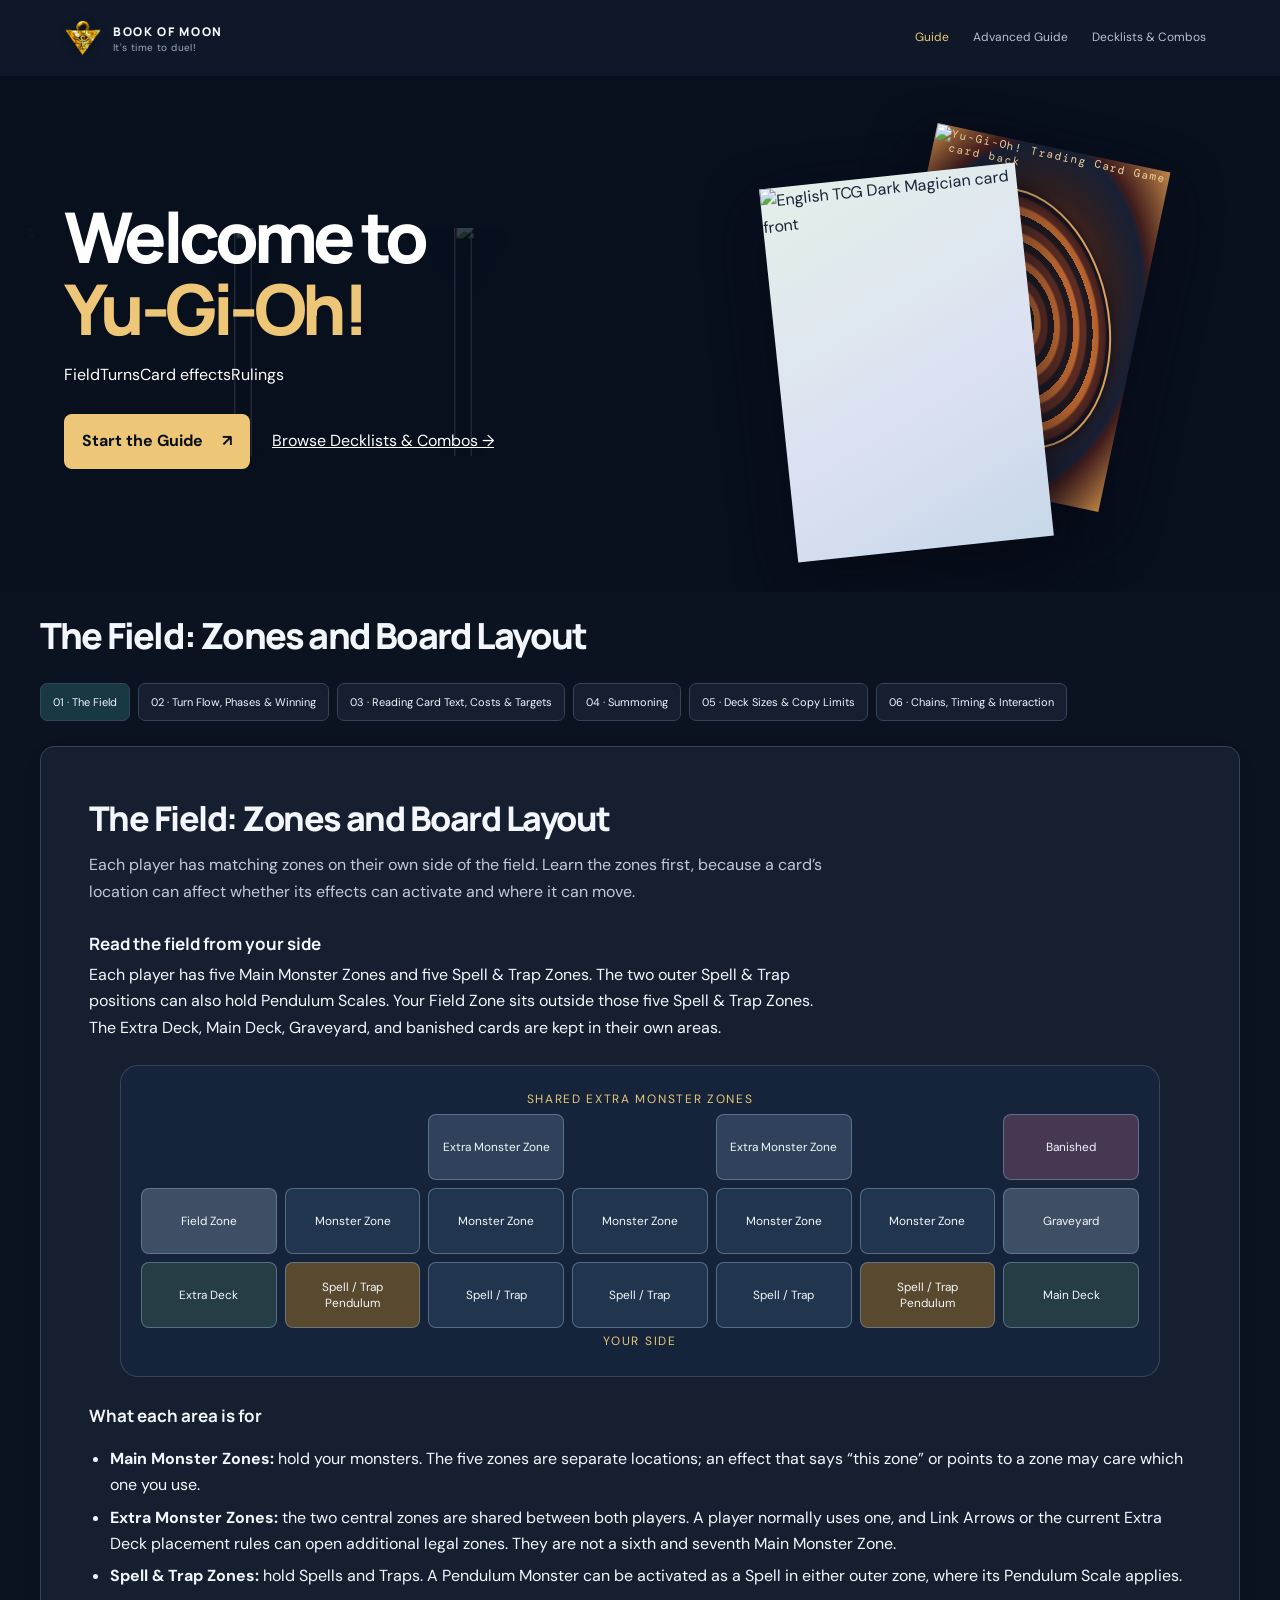
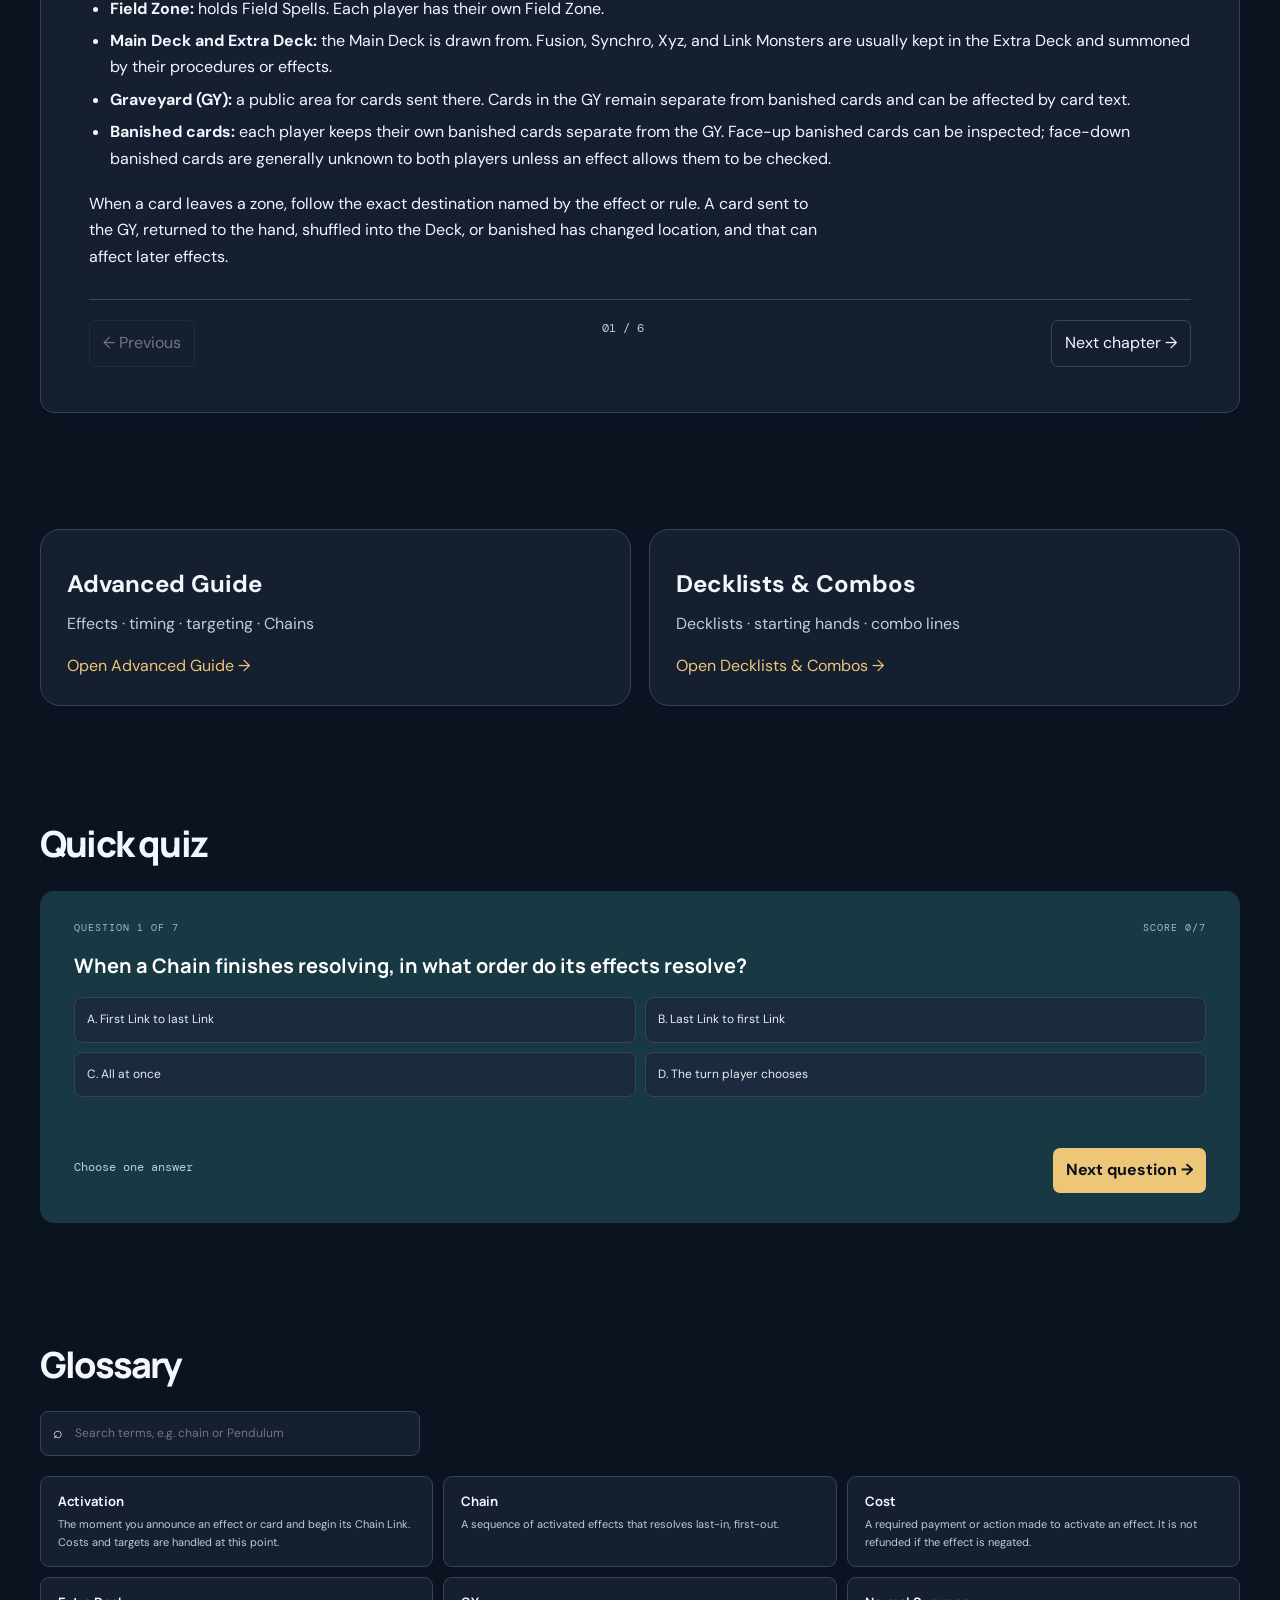
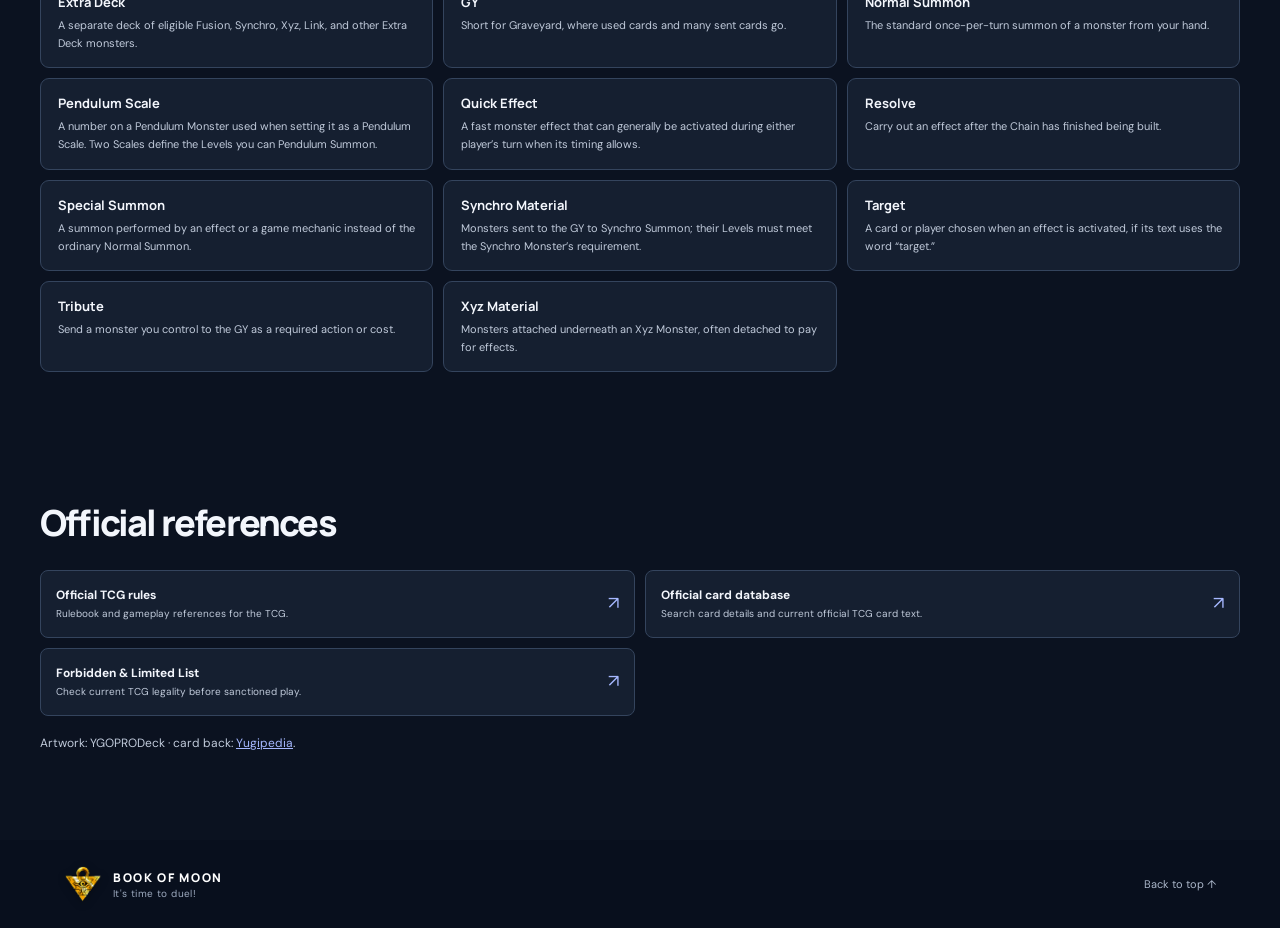
==== index.html @ 5b431600 "Tighten guide page copy" ====
<!doctype html>
<html lang="en">
<head>
  <meta charset="utf-8">
  <meta name="viewport" content="width=device-width, initial-scale=1">
  <meta name="theme-color" content="#101a2a"><link rel="icon" type="image/png" href="millennium-puzzle.png">
  <meta name="description" content="An interactive introduction to Yu-Gi-Oh! gameplay, card effects, turn structure, and rulings for new and returning players.">
  <title>Book of Moon — Yu-Gi-Oh! Beginner's Field Guide</title>
  <link rel="stylesheet" href="style.css">
  <script src="app.js" defer></script>
</head>
<body class="dark-theme">
  <header class="topbar">
    <a class="brand" href="#home" aria-label="Book of Moon home"><img class="brand-mark" src="millennium-puzzle.png" alt="Millennium Puzzle"><span>BOOK OF MOON<small>It's time to duel!</small></span></a>
    <button class="menu-toggle" id="menu-toggle" aria-expanded="false" aria-controls="site-nav">Pages <span>☰</span></button>
    <nav id="site-nav" class="site-nav" aria-label="Main navigation">
      <a href="index.html" aria-current="page">Guide</a>
      <a href="advanced.html">Advanced Guide</a>
      <a href="decklists.html">Decklists &amp; Combos</a>
    </nav>
  </header>
  <main id="app">
    <section id="home" class="hero">
      <div class="hero-copy">
        <div class="iconic-backdrop" aria-hidden="true">
          <img src="https://images.ygoprodeck.com/images/cards_cropped/89631139.jpg" alt="">
          <img src="https://images.ygoprodeck.com/images/cards_cropped/46986414.jpg" alt="">
          <img src="https://images.ygoprodeck.com/images/cards_cropped/5405694.jpg" alt="">
        </div>
        
        <h1>Welcome to<br><em>Yu-Gi-Oh!</em></h1>
        <div class="hero-tags" aria-label="Guide topics"><span>Field</span><span>Turns</span><span>Card effects</span><span>Rulings</span></div>
        <div class="hero-actions"><button class="primary-button" data-go="chapter-content">Start the Guide <span>↗</span></button><a class="text-button" href="decklists.html">Browse Decklists &amp; Combos →</a></div>
      </div>
      <div class="hero-art" aria-label="Dark Magician card front with a Yu-Gi-Oh! card back behind it">
        <div class="card-pair">
          <img class="duel-card card-back" src="https://static.wikia.nocookie.net/yugioh/images/e/e5/Back-EN.png/revision/latest?cb=20100726082128" alt="Yu-Gi-Oh! Trading Card Game card back">
          <img class="duel-card card-front" src="https://images.ygoprodeck.com/images/cards/46986414.jpg" alt="English TCG Dark Magician card front">
        </div>
      </div>
    </section>

    <section id="chapter-content" class="chapter-wrap" aria-live="polite"></section>
    <section class="page-link-grid section-shell" aria-label="Continue exploring">
      <a class="page-link-card" href="advanced.html"><h2>Advanced Guide</h2><p>Effects · timing · targeting · Chains</p><span>Open Advanced Guide →</span></a>
      <a class="page-link-card" href="decklists.html"><h2>Decklists &amp; Combos</h2><p>Decklists · starting hands · combo lines</p><span>Open Decklists &amp; Combos →</span></a>
    </section>
<section id="quiz" class="quiz-section section-shell"><div class="section-heading"><div><h2>Quick quiz</h2></div></div><div id="quiz-card" class="quiz-card"></div></section>
    <section id="glossary" class="glossary-section section-shell"><div class="section-heading"><div><h2>Glossary</h2></div></div><label class="search-box"><span>⌕</span><input id="glossary-search" type="search" placeholder="Search terms, e.g. chain or Pendulum" aria-label="Search glossary"></label><div id="glossary-grid" class="glossary-grid"></div></section>
    <section id="sources" class="sources-section section-shell"><div class="section-heading"><div><h2>Official references</h2></div></div><div class="source-list" id="source-list"></div><p class="art-credit">Artwork: YGOPRODeck · card back: <a href="https://yugipedia.com/wiki/File:Back-EN.png" target="_blank" rel="noreferrer">Yugipedia</a>.</p></section>
  </main>
  <footer class="footer"><a class="brand" href="#home"><img class="brand-mark" src="millennium-puzzle.png" alt="Millennium Puzzle"><span>BOOK OF MOON<small>It's time to duel!</small></span></a><a href="#home">Back to top ↑</a></footer>
</body>
</html>
---- style.css ----
@import url('https://fonts.googleapis.com/css2?family=DM+Mono:wght@400;500&family=DM+Sans:wght@400;500;600;700&family=Manrope:wght@400;500;600;700;800&display=swap');
:root{--ink:#172337;--muted:#617087;--paper:#f5f6f3;--surface:#fff;--navy:#101a2a;--blue:#4167e8;--gold:#edc677;--line:#e2e6ec;--lav:#e8eaff;--soft:#eef2f9;--shadow:0 16px 48px rgba(22,35,55,.11);--mono:'DM Mono',monospace;--sans:'DM Sans',sans-serif;--display:'Manrope',sans-serif}
*{box-sizing:border-box}html{scroll-behavior:smooth;scroll-padding-top:85px}body{margin:0;background:var(--paper);color:var(--ink);font-family:var(--sans);line-height:1.65}button,input{font:inherit}button{cursor:pointer}a{color:inherit}.topbar{height:76px;position:sticky;top:0;z-index:20;background:rgba(16,26,42,.96);backdrop-filter:blur(16px);display:flex;align-items:center;gap:34px;padding:0 max(calc((100vw - 1200px)/2),5vw);color:#f7f9ff}.brand{display:flex;align-items:center;gap:11px;text-decoration:none;font:800 12px var(--display);letter-spacing:.14em;white-space:nowrap}.brand small{display:block;color:#9daabf;font:400 10px var(--sans);letter-spacing:.04em;margin-top:1px}.brand-mark{display:block;width:38px;height:38px;object-fit:contain;flex:none;filter:drop-shadow(0 2px 4px rgba(0,0,0,.28))}.site-nav{display:flex;gap:4px;margin-left:auto}.site-nav a{color:#b6c0d0;text-decoration:none;font-size:12px;padding:9px 10px;border-radius:7px}.site-nav a:hover,.site-nav a.active{color:white;background:#24334a}.icon-button,.menu-toggle{border:1px solid #34425a;background:transparent;color:white;border-radius:8px;padding:8px 10px}.menu-toggle{display:none}.hero{background:var(--navy);color:white;padding:76px max(calc((100vw - 1200px)/2),5vw) 94px;display:grid;grid-template-columns:1.08fr .92fr;gap:48px;align-items:center;min-height:580px;overflow:hidden}.eyebrow{font:500 10px var(--mono);text-transform:uppercase;letter-spacing:.17em;color:var(--blue);margin:0 0 14px}.hero .eyebrow{color:var(--gold)}h1,h2,h3,p{margin-top:0}h1{font:800 clamp(45px,6vw,76px)/1.02 var(--display);letter-spacing:-.065em;margin:0 0 23px}.hero h1 em{font-style:normal;color:var(--gold)}.hero-lede{max-width:590px;color:#c2cada;font-size:16px;line-height:1.75}.hero-actions{display:flex;align-items:center;gap:24px;margin:31px 0 24px}.primary-button{border:0;border-radius:8px;background:var(--gold);color:var(--navy);font-weight:700;padding:14px 18px}.primary-button span{padding-left:15px}.text-button{background:none;border:0;color:white}.micro-note{color:#8592a8;font-size:11px;max-width:490px}.hero-art{min-height:340px;position:relative;display:grid;place-items:center}.orbit{position:absolute;border:1px solid rgba(237,198,119,.2);border-radius:50%;width:310px;height:310px}.orbit-two{width:410px;height:410px;border-color:rgba(237,198,119,.1)}.card-stack{position:relative;width:240px;height:300px;transform:rotate(-8deg)}.duel-card{position:absolute;width:202px;height:274px;border-radius:13px;padding:18px;box-shadow:0 28px 55px #080f1c88}.card-back{left:35px;top:0;background:linear-gradient(145deg,#4a5be9,#172750 70%);border:1px solid #8591ff;color:#dce6ff;display:flex;flex-direction:column;justify-content:space-between;font:11px var(--mono);letter-spacing:.1em}.card-back b{font:800 23px var(--display);letter-spacing:-.04em}.card-front{left:0;top:31px;background:linear-gradient(155deg,#e4efe9,#dbe1f2 60%,#c8d8e9);color:#172337;display:flex;flex-direction:column;justify-content:space-between;transform:rotate(9deg);border:8px solid #fff}.foil-label{font:10px var(--mono);letter-spacing:.1em}.sigil{align-self:center;font-size:70px;color:#4d64c8;line-height:1}.card-front b{font:800 24px/1.05 var(--display);letter-spacing:-.045em}.card-front small{font:9px var(--mono);letter-spacing:.1em}.floating-label{position:absolute;background:#1b2940;border:1px solid #30415a;border-radius:7px;padding:9px 12px;font:10px var(--mono);letter-spacing:.08em}.floating-label span{color:var(--gold);margin-left:9px}.label-top{top:42px;right:5%}.label-bottom{bottom:25px;left:3%}.quick-path{max-width:1200px;margin:-32px auto 0;position:relative;z-index:2;background:var(--surface);border-radius:12px;box-shadow:var(--shadow);display:grid;grid-template-columns:repeat(3,1fr);padding:24px 30px}.quick-path>div{display:grid;grid-template-columns:54px 1fr;align-items:center;border-right:1px solid var(--line);padding:4px 22px}.quick-path>div:last-child{border:0}.path-num{grid-row:span 2;color:var(--blue);font:11px var(--mono)}.quick-path strong{font:700 14px var(--display)}.quick-path small{color:var(--muted);font-size:11px}.section-shell,.chapter-wrap{max-width:1200px;margin:0 auto;padding:86px 0}.chapter-wrap{padding-bottom:30px}.section-heading{display:flex;align-items:end;justify-content:space-between;gap:40px;margin-bottom:27px}.section-heading h2{font:800 36px/1.1 var(--display);letter-spacing:-.05em;margin:0}.section-heading>p{max-width:440px;color:var(--muted);font-size:13px;margin:0}.chapter-nav{display:flex;flex-wrap:wrap;gap:8px;margin-bottom:25px}.chapter-nav button{border:1px solid var(--line);background:var(--surface);padding:9px 12px;border-radius:7px;color:var(--muted);font-size:11px}.chapter-nav button.active{background:var(--navy);border-color:var(--navy);color:white}.chapter-card{display:grid;grid-template-columns:minmax(0,1fr) 300px;background:var(--surface);border:1px solid var(--line);border-radius:14px;overflow:hidden;box-shadow:0 8px 30px #11223b08}.chapter-main{padding:42px 48px 45px}.chapter-aside{background:var(--soft);padding:34px 27px;border-left:1px solid var(--line)}.chapter-kicker{font:11px var(--mono);color:var(--blue);text-transform:uppercase;letter-spacing:.1em}.chapter-main h2{font:800 34px/1.16 var(--display);letter-spacing:-.045em;margin:10px 0 14px}.chapter-intro{font-size:16px;color:var(--muted);max-width:700px}.chapter-main h3{font:700 17px var(--display);margin:27px 0 7px}.chapter-main p{max-width:740px}.chapter-main ul,.chapter-main ol{padding-left:21px}.chapter-main li{padding:3px 0}.callout{border-left:3px solid var(--blue);padding:14px 17px;background:#f1f4ff;border-radius:0 8px 8px 0;margin:22px 0;color:#34415c}.callout strong{display:block;color:var(--ink);margin-bottom:3px}.chapter-aside h3{font:700 13px var(--display);margin:0 0 15px}.aside-item{padding:12px 0;border-top:1px solid #d9e0eb}.aside-item b{display:block;font-size:12px}.aside-item span{color:var(--muted);font-size:11px}.chapter-controls{display:flex;justify-content:space-between;gap:12px;margin-top:29px;padding-top:20px;border-top:1px solid var(--line)}.chapter-controls button{background:transparent;border:1px solid var(--line);border-radius:7px;padding:9px 13px;color:var(--ink)}.chapter-controls button:disabled{opacity:.4;cursor:not-allowed}.lab-grid{display:grid;grid-template-columns:205px 1fr;gap:20px}.combo-picker{display:flex;flex-direction:column;gap:8px}.combo-picker button{border:1px solid var(--line);background:var(--surface);text-align:left;border-radius:9px;padding:15px;color:var(--muted)}.combo-picker button.active{border-color:var(--blue);box-shadow:0 0 0 2px #4167e81a;color:var(--ink)}.combo-picker b{display:block;font:700 13px var(--display);color:var(--ink)}.combo-picker span{font-size:10px}.combo-card{background:var(--surface);border:1px solid var(--line);border-radius:14px;padding:30px 34px;min-height:330px}.combo-meta{font:10px var(--mono);text-transform:uppercase;letter-spacing:.1em;color:var(--blue)}.combo-card h3{font:800 25px var(--display);letter-spacing:-.04em;margin:8px 0}.opening-hand{background:#f3f5f9;border-radius:8px;padding:11px 14px;font-size:12px;margin:15px 0}.step-count{font:11px var(--mono);color:var(--muted);margin-bottom:8px}.step-title{font:700 18px var(--display)}.step-copy{color:#526077;max-width:680px}.combo-actions{display:flex;align-items:center;gap:12px;margin-top:24px}.combo-actions button{border:1px solid var(--line);border-radius:7px;padding:9px 13px;background:white}.combo-actions button.next{background:var(--navy);color:white;border-color:var(--navy)}.progress-track{height:4px;background:#e8ebf1;border-radius:6px;margin:18px 0;overflow:hidden}.progress-track span{height:100%;display:block;background:var(--blue);transition:width .25s}.quiz-section{padding-top:32px}.quiz-card{background:var(--navy);color:white;border-radius:14px;padding:30px 34px}.quiz-top{display:flex;justify-content:space-between;color:#aab6c9;font:10px var(--mono);text-transform:uppercase;letter-spacing:.1em}.quiz-card h3{font:700 20px var(--display);margin:18px 0}.answers{display:grid;grid-template-columns:1fr 1fr;gap:9px}.answers button{background:#1c2a40;border:1px solid #36445a;color:#e6ebf3;text-align:left;border-radius:8px;padding:12px;font-size:12px}.answers button:hover{border-color:var(--gold)}.answers button.correct{background:#1a473f;border-color:#79cebd}.answers button.wrong{background:#512e3b;border-color:#dc8290}.feedback{min-height:24px;color:var(--gold);font-size:12px;margin:13px 0 0}.quiz-bottom{display:flex;justify-content:space-between;align-items:center;margin-top:14px}.quiz-bottom button{border:0;border-radius:7px;background:var(--gold);color:var(--navy);font-weight:700;padding:9px 13px}.glossary-section{padding-top:36px}.search-box{display:flex;align-items:center;gap:10px;border:1px solid var(--line);border-radius:8px;background:white;max-width:380px;padding:8px 12px;margin:0 0 20px;color:var(--muted)}.search-box input{border:0;outline:0;width:100%;font-size:12px}.glossary-grid{display:grid;grid-template-columns:repeat(3,1fr);gap:10px}.term-card{background:white;border:1px solid var(--line);border-radius:9px;padding:15px 17px}.term-card h3{font:700 13px var(--display);margin:0 0 5px}.term-card p{font-size:11px;color:var(--muted);margin:0}.sources-section{padding-top:45px}.source-list{display:grid;grid-template-columns:1fr 1fr;gap:10px}.source-list a{display:flex;align-items:center;justify-content:space-between;background:white;border:1px solid var(--line);border-radius:8px;padding:15px;text-decoration:none;font-size:12px}.source-list a:hover{border-color:var(--blue)}.source-list small{display:block;color:var(--muted);font-size:10px}.source-list i{font-style:normal;color:var(--blue);font-size:18px}.source-caveat{font-size:11px;color:var(--muted);max-width:850px;margin-top:16px}.footer{background:var(--navy);color:white;padding:25px max(calc((100vw - 1200px)/2),5vw);display:flex;align-items:center;justify-content:space-between;gap:20px}.footer>span,.footer>a:last-child{color:#aab6c9;font-size:11px;text-decoration:none}.hidden{display:none!important}
.dark-theme .chapter-nav button.active{background:#183844}.dark-theme .combo-picker button.active{border-color:#137d88}.dark-theme .quiz-card{background:#183844}.dark-theme .source-list a,.dark-theme .term-card,.dark-theme .search-box,.dark-theme .chapter-nav button,.dark-theme .combo-picker button,.dark-theme .combo-card{background:#fbfffe}
@media(max-width:1250px){.section-shell,.chapter-wrap{margin-left:5vw;margin-right:5vw}.quick-path{margin-left:5vw;margin-right:5vw}.site-nav a{padding:8px 7px}.topbar{gap:20px}}
@media(max-width:900px){.topbar{padding:0 5vw}.site-nav{display:none;position:absolute;top:76px;left:0;right:0;background:#101a2a;padding:12px 5vw 18px;flex-wrap:wrap;border-top:1px solid #26354c}.site-nav.open{display:flex}.menu-toggle{display:block;margin-left:auto}.icon-button{display:none}.hero{grid-template-columns:1fr .7fr;gap:15px;padding-top:60px}.hero-art{transform:scale(.82)}.chapter-card{grid-template-columns:1fr}.chapter-aside{border-left:0;border-top:1px solid var(--line);display:grid;grid-template-columns:repeat(2,1fr);gap:0 18px}.chapter-aside h3{grid-column:1/-1}.section-shell,.chapter-wrap{padding-top:60px}}
@media(max-width:650px){.hero{grid-template-columns:1fr;padding:56px 6vw 70px}.hero-art{min-height:315px;transform:scale(.78);margin:-6px 0}.quick-path{grid-template-columns:1fr;margin-top:-25px;padding:12px 16px}.quick-path>div{border-right:0;border-bottom:1px solid var(--line);padding:13px 4px}.quick-path>div:last-child{border-bottom:0}.section-shell,.chapter-wrap{margin:0 6vw;padding-top:55px}.section-heading{display:block}.section-heading>p{margin-top:13px}.section-heading h2{font-size:30px}.chapter-main{padding:28px 23px}.chapter-main h2{font-size:28px}.chapter-aside{padding:22px;grid-template-columns:1fr}.chapter-nav{flex-wrap:nowrap;overflow-x:auto;padding-bottom:4px}.chapter-nav button{white-space:nowrap}.lab-grid{grid-template-columns:1fr}.combo-picker{flex-direction:row;overflow-x:auto}.combo-picker button{min-width:130px}.combo-card{padding:23px 20px}.answers,.glossary-grid,.source-list{grid-template-columns:1fr}.footer{padding:22px 6vw;flex-wrap:wrap}.footer>span{order:3;flex-basis:100%}.hero h1{font-size:50px}.hero-actions{gap:15px;flex-wrap:wrap}.chapter-controls button{font-size:11px}}
.effect-grid{display:grid;grid-template-columns:repeat(2,1fr);gap:12px}.effect-card{background:var(--surface);border:1px solid var(--line);border-radius:11px;padding:22px 24px}.effect-card h3,.timing-copy h3{font:700 19px var(--display);letter-spacing:-.03em;margin:7px 0 10px}.effect-card p,.timing-copy p,.advanced-detail p{color:var(--muted);font-size:12px}.effect-card b{color:var(--ink)}.effect-tag{font:10px var(--mono);letter-spacing:.1em;color:var(--blue)}.timing-panel{display:grid;grid-template-columns:1fr 1fr;gap:22px;margin-top:14px;padding:25px;background:#e9edf9;border-radius:12px}.timing-copy h3{font-size:23px}.timeline{background:var(--surface);border:1px solid var(--line);border-radius:9px;padding:17px}.timeline-head{font:600 12px var(--display);margin-bottom:13px}.timeline-step{display:flex;align-items:center;gap:12px;font-size:12px;padding:9px;border-radius:7px;background:#f3f5f9}.timeline-step b{display:grid;place-items:center;min-width:25px;height:25px;border-radius:50%;background:var(--navy);color:white;font:11px var(--mono)}.timeline-arrow{text-align:center;font:10px var(--mono);color:var(--muted);padding:4px}.timeline-result{margin-top:12px;border-left:3px solid var(--blue);padding:10px 12px;background:#eef2ff;border-radius:0 7px 7px 0;font-size:11px}.timeline-result b,.timeline-result span{display:block}.timeline-result b{margin-bottom:4px}.advanced-detail{margin:13px 0 0;background:var(--surface);border:1px solid var(--line);border-radius:8px;padding:14px 17px}.advanced-detail summary{cursor:pointer;font:700 13px var(--display)}.advanced-detail p{margin:10px 0 0}.advanced-sources{font-size:11px;color:var(--muted);margin:18px 0 0}.advanced-sources a{color:var(--blue)}@media(max-width:650px){.effect-grid,.timing-panel{grid-template-columns:1fr}.effect-card{padding:18px}.timing-panel{padding:18px}}


/* Separate guide pages and deck reference */
.site-nav a[aria-current="page"]{color:var(--accent,#edc677)}
.page-main{padding-top:32px}.page-hero{padding:56px clamp(22px,7vw,96px) 34px}.page-hero h1{font-size:clamp(3rem,7vw,6.2rem);line-height:.98;margin:10px 0 18px}.page-hero .hero-lede{max-width:760px}
.page-link-grid{display:grid;grid-template-columns:repeat(2,minmax(0,1fr));gap:18px}.page-link-card{display:block;padding:26px;border:1px solid var(--line,#ffffff22);border-radius:20px;background:var(--panel,#172337);color:inherit;text-decoration:none}.page-link-card h2{margin:8px 0}.page-link-card p{color:var(--muted,#aab6c8);line-height:1.6}.page-link-card>span:last-child{color:var(--accent,#edc677)}.page-bottom-link{display:flex;justify-content:space-between;gap:16px;padding-top:28px;padding-bottom:48px}.page-bottom-link a,.official-link{color:var(--accent,#edc677)}
.board-diagram{max-width:920px;margin:24px auto;padding:20px;background:#15243a;border:1px solid #ffffff25;border-radius:18px;display:grid;gap:9px}.board-label{text-align:center;color:#e7c879;font-size:.75rem;letter-spacing:.14em;padding:4px}.board-row{display:grid;grid-template-columns:repeat(5,minmax(0,1fr));gap:7px}.board-row:first-of-type{grid-template-columns:1fr}.board-zone{min-height:60px;border:1px solid #7890ad77;border-radius:8px;background:#21354e;display:grid;place-items:center;text-align:center;color:#e7edf5;font-size:.72rem;padding:6px}.board-zone.extra{max-width:190px;justify-self:center;background:#30425b}.board-zone.pendulum{background:#594a2f}.board-row.side-zones{grid-template-columns:repeat(5,minmax(0,1fr))}.board-zone.field{background:#3d4e65}.board-zone.grave{background:#413c54}.board-zone.banish{background:#463852}.board-zone.deck,.board-zone.extra-deck{background:#253d45}
.deck-picker{display:grid;grid-template-columns:repeat(4,minmax(0,1fr));gap:10px;margin:20px 0}.deck-picker button,.combo-tabs button{font:inherit;text-align:left;color:inherit;background:var(--panel,#172337);border:1px solid var(--line,#ffffff22);border-radius:12px;padding:14px;cursor:pointer}.deck-picker button.active,.combo-tabs button.active{border-color:var(--accent,#edc677);box-shadow:0 0 0 1px var(--accent,#edc677) inset}.deck-picker button b,.deck-picker button span{display:block}.deck-picker button span{font-size:.8rem;color:var(--muted,#aab6c8);margin-top:5px}.deck-overview{display:grid;grid-template-columns:minmax(190px,.65fr) 1.35fr;gap:24px;padding:24px;background:var(--panel,#172337);border:1px solid var(--line,#ffffff22);border-radius:20px}.deck-art{min-height:250px;border-radius:15px;background:radial-gradient(circle at 72% 20%,#eccd89aa,transparent 34%),linear-gradient(145deg,#272d55,#172338 60%,#4d344f);padding:20px;display:flex;flex-direction:column;justify-content:end;color:#f9edce;box-shadow:inset 0 0 60px #0008}.deck-art.lunalight{background:radial-gradient(circle at 70% 23%,#f7d685aa,transparent 35%),linear-gradient(145deg,#513052,#20243b 60%,#674056)}.deck-art.speedroid{background:radial-gradient(circle at 70% 23%,#edc677aa,transparent 35%),linear-gradient(145deg,#18485b,#182a43 60%,#4c4766)}.deck-art.chronicles{background:radial-gradient(circle at 70% 23%,#dec4f1aa,transparent 35%),linear-gradient(145deg,#363559,#18243a 60%,#56435e)}.deck-art span{font-size:.7rem;letter-spacing:.2em}.deck-art b{font-size:1.6rem;margin:9px 0}.deck-art small{opacity:.85}.deck-summary h2{margin:4px 0 10px}.deck-summary p,.list-note{color:var(--muted,#aab6c8);line-height:1.6}.deck-card-list{margin-top:14px}.deck-card-list ul{columns:2;padding-left:20px}.deck-card-list li{padding:4px 0}.deck-card-list a{color:inherit}.list-note{border-left:3px solid var(--accent,#edc677);padding-left:12px;font-size:.87rem}.combo-tutorial{margin-top:38px}.combo-tabs{display:grid;grid-template-columns:repeat(3,minmax(0,1fr));gap:8px;margin:16px 0}.combo-tabs button{font-size:.9rem}.line-card{padding:22px;background:var(--panel,#172337);border:1px solid var(--line,#ffffff22);border-radius:20px}.opening-hand,.line-condition,.line-result{display:grid;grid-template-columns:150px 1fr;gap:14px;padding:13px 15px;border-radius:10px;background:#ffffff08;margin:8px 0;line-height:1.5}.line-result{border-left:3px solid var(--accent,#edc677)}.step-grid{display:grid;gap:8px;margin:18px 0}.line-step{display:grid;grid-template-columns:70px 1fr;gap:12px;padding:12px;border:1px solid #ffffff18;border-radius:10px;opacity:.65}.line-step.current{opacity:1;border-color:var(--accent,#edc677);background:#ffffff08}.line-step span{font-size:.7rem;color:var(--accent,#edc677);letter-spacing:.1em}.line-step p{margin:0;line-height:1.55}.combo-actions{display:flex;align-items:center;justify-content:space-between;gap:12px;margin-top:16px}.combo-actions button{font:inherit;border:1px solid #ffffff30;border-radius:8px;background:transparent;color:inherit;padding:10px 14px;cursor:pointer}.combo-actions button.next{background:var(--accent,#edc677);color:#1b2432;border:0}.combo-actions button:disabled{opacity:.4;cursor:not-allowed}.step-count{font-size:.78rem;color:var(--muted,#aab6c8)}
@media(max-width:720px){.page-link-grid{grid-template-columns:1fr}.deck-picker{grid-template-columns:repeat(2,minmax(0,1fr))}.deck-overview{grid-template-columns:1fr}.deck-art{min-height:180px}.combo-tabs{grid-template-columns:1fr}.opening-hand,.line-condition,.line-result{grid-template-columns:1fr;gap:4px}.board-diagram{padding:10px}.board-row{gap:4px}.board-zone{font-size:.57rem;min-height:50px;padding:3px}.board-row.side-zones{grid-template-columns:repeat(5,minmax(0,1fr))}.page-bottom-link{flex-direction:column}.deck-card-list ul{columns:1}}

/* Card artwork accents */
.hero{position:relative;isolation:isolate}.hero::before{content:"";position:absolute;z-index:-1;inset:0 0 0 39%;opacity:.22;background-image:linear-gradient(90deg,#101a2a 0%,#101a2a66 35%,transparent 80%),url("https://images.ygoprodeck.com/images/cards_cropped/89631139.jpg"),url("https://images.ygoprodeck.com/images/cards_cropped/46986414.jpg"),url("https://images.ygoprodeck.com/images/cards_cropped/5405694.jpg");background-repeat:no-repeat;background-size:100% 100%,31% auto,31% auto,31% auto;background-position:center,8% 52%,51% 37%,96% 56%;filter:saturate(.72);mask-image:linear-gradient(90deg,transparent 0%,#000 18%,#000 100%)}.hero-copy,.hero-art{position:relative;z-index:1}
.deck-art{position:relative;isolation:isolate;overflow:hidden;background-color:#172338;background-size:cover;background-position:center}.deck-art::before{content:"";position:absolute;z-index:-1;inset:0;background:linear-gradient(180deg,#101a2a22 0%,#101a2a35 37%,#101a2af2 100%)}.deck-art .boss-art{position:absolute;z-index:-2;inset:0;width:100%;height:100%;object-fit:cover;object-position:center 35%;opacity:.78;transform:scale(1.02);transition:transform .45s,opacity .45s}.deck-overview:hover .boss-art{transform:scale(1.08);opacity:.9}.deck-art span,.deck-art b,.deck-art small{position:relative;text-shadow:0 2px 12px #000}.deck-art span{font:700 .65rem var(--mono);letter-spacing:.18em;color:#f0d999}.deck-art b{font:800 clamp(1.1rem,2vw,1.65rem)/1.05 var(--display);letter-spacing:-.035em;margin:8px 0}.deck-art small{font-size:.78rem}.art-credit{max-width:1200px;margin:-34px auto 0;padding:0 0 15px;color:var(--muted,#aab6c8);font-size:.72rem}
@media(max-width:1250px){.art-credit{margin-left:5vw;margin-right:5vw}}
@media(max-width:650px){.hero::before{inset:0;opacity:.13;background-size:100% 100%,34% auto,34% auto,34% auto;background-position:center,0 43%,50% 36%,100% 44%}.deck-art{min-height:220px}.art-credit{margin:-24px 6vw 0;padding-bottom:12px}}

/* Field layout: exactly three rows by seven columns. The first and last columns hold side zones. */
.board-diagram{display:block;max-width:1040px;overflow-x:auto;overscroll-behavior-inline:contain;scrollbar-color:#7084a3 #15243a}
.board-grid{display:grid;grid-template-columns:repeat(7,minmax(0,1fr));grid-template-rows:repeat(3,minmax(66px,auto));gap:8px;min-width:760px}
.board-zone{min-height:66px;background:#21354e;color:#f3f6fb;border-color:#7890ad99;font-size:.74rem;line-height:1.35}
.board-zone.empty{visibility:hidden;border:0;background:transparent}
.board-zone.extra{max-width:none;justify-self:stretch;background:#30425b}
.board-zone.field,.board-zone.grave{background:#3d4e65}
.board-zone.banish{background:#463852}
.board-zone.deck,.board-zone.extra-deck{background:#253d45}
.board-zone.pendulum{background:#594a2f}
.board-diagram:focus-visible{outline:3px solid var(--blue);outline-offset:3px}
@media(max-width:720px){.board-diagram{padding:12px}.board-grid{min-width:740px;grid-template-rows:repeat(3,minmax(58px,auto));gap:5px}.board-zone{min-height:58px;font-size:.64rem;padding:5px}}
/* Deck cards use the dark palette for legible labels and controls. */
:root{--panel:var(--surface);--accent:#856000}
body.dark-theme{--paper:#0b1220;--surface:#151f30;--ink:#f3f6fc;--navy:#080f1d;--blue:#a6b8ff;--gold:#edc677;--line:#34445d;--muted:#c0cada;--soft:#202c40;--accent:#edc677;--shadow:0 16px 48px rgba(0,0,0,.3)}
.deck-picker button,.combo-tabs button,.deck-overview,.line-card{background:var(--surface);color:var(--ink);border-color:var(--line)}
.deck-picker button span,.deck-summary p,.list-note,.art-credit{color:var(--muted)}
.deck-picker button.active,.combo-tabs button.active{border-color:var(--accent);box-shadow:0 0 0 1px var(--accent) inset}
.line-step{border-color:var(--line);background:var(--soft);color:var(--ink)}
.opening-hand,.line-condition,.line-result{background:var(--soft);color:var(--ink);border:1px solid var(--line)}
.line-result{border-left:3px solid var(--accent)}
.combo-actions button{border-color:var(--line);color:var(--ink);background:var(--surface)}
.combo-actions button.next{background:var(--navy);color:#fff;border-color:var(--navy)}
.dark-theme .page-link-card,.dark-theme .deck-picker button,.dark-theme .combo-tabs button,.dark-theme .deck-overview,.dark-theme .line-card,.dark-theme .line-step,.dark-theme .opening-hand,.dark-theme .line-condition,.dark-theme .line-result,.dark-theme .source-list a,.dark-theme .term-card,.dark-theme .search-box,.dark-theme .chapter-nav button,.dark-theme .combo-picker button,.dark-theme .combo-card{background:var(--surface);color:var(--ink);border-color:var(--line)}
.dark-theme .chapter-aside,.dark-theme .callout{background:var(--soft);color:var(--ink)}
.dark-theme .aside-item{border-color:var(--line)}
.dark-theme .search-box input{color:var(--ink);background:transparent}
.dark-theme .source-list small,.dark-theme .term-card p{color:var(--muted)}

/* A simpler welcome banner with a Dark Magician card pair and transparent monster art. */
.hero{min-height:470px;padding-top:58px;padding-bottom:64px;grid-template-columns:1.05fr .95fr;gap:30px}
.hero::before{display:none}
.hero-copy .eyebrow{font-size:11px;letter-spacing:.12em}
.hero h1{font-size:clamp(44px,5.7vw,70px);margin-bottom:18px}
.hero-lede{max-width:560px}
.hero-actions{gap:22px;flex-wrap:wrap;margin:26px 0 8px}
.hero-art{min-height:365px;display:grid;place-items:center;transform:none}
.iconic-backdrop{position:absolute;inset:-8% -12%;display:grid;grid-template-columns:repeat(3,minmax(0,1fr));align-items:center;pointer-events:none;opacity:.42}
.iconic-backdrop img{display:block;width:100%;height:100%;max-height:410px;object-fit:contain;filter:drop-shadow(0 15px 18px #050a14aa)}
.card-pair{position:relative;z-index:2;width:min(410px,94%);display:grid;grid-template-columns:repeat(2,minmax(0,1fr));align-items:center;gap:16px}
.duel-card{position:relative;inset:auto;width:100%;height:auto;aspect-ratio:421/614;border-radius:12px;transform:none;box-shadow:0 20px 48px #050a14aa}
.card-back{overflow:hidden;border:7px solid #b78143;background:radial-gradient(ellipse at 50% 50%,#d27a35 0 16%,#8c3d24 24%,#302021 54%,#172035 72%,#411d1c 76%,#c08548 100%);display:grid;place-items:center;color:#f4d4a0}
.card-back::before{content:"";position:absolute;inset:12%;border:2px solid #d5a260;border-radius:50%;background:repeating-radial-gradient(ellipse at 48% 50%,#c36b31 0 5px,#602e24 7px 12px,#211a20 14px 19px);transform:rotate(-24deg);box-shadow:inset 0 0 18px #120c18,0 0 12px #100d18}
.card-back span{position:relative;z-index:1;padding:4px 6px;border-radius:4px;background:#151521cc;color:#f0cc88;font:800 clamp(12px,1.4vw,18px) var(--display);letter-spacing:.04em;text-shadow:0 2px 8px #000}
.card-front{display:block;object-fit:contain;border:4px solid #d8c18d}
.art-credit{line-height:1.65}.art-credit a{color:var(--blue)}
@media(max-width:900px){.hero{grid-template-columns:1fr .8fr;min-height:440px}.hero-art{transform:none}.card-pair{width:min(360px,100%);gap:12px}.iconic-backdrop{inset:0 -5%;opacity:.31}}
@media(max-width:650px){.hero{grid-template-columns:1fr;gap:5px;padding:48px 6vw 56px}.hero h1{font-size:clamp(46px,12vw,62px)}.hero-art{min-height:290px;margin:0}.card-pair{width:min(320px,90%)}.iconic-backdrop{inset:0 -8%;opacity:.28}.iconic-backdrop img{max-height:300px}.hero-actions{gap:14px}.art-credit{margin:0}}

/* Restore the iconic monster art behind the welcome heading and layer real card images. */
.hero-copy{position:relative;isolation:isolate}
.hero-copy>.iconic-backdrop{position:absolute;z-index:0;left:-7%;top:27px;width:112%;height:200px;display:grid;grid-template-columns:repeat(3,minmax(0,1fr));align-items:center;pointer-events:none;opacity:.27;mask-image:linear-gradient(90deg,transparent 0%,#000 13%,#000 88%,transparent 100%)}
.hero-copy>.iconic-backdrop img{display:block;width:100%;height:100%;max-height:220px;object-fit:contain;filter:drop-shadow(0 12px 18px #050a14aa)}
.hero-copy>:not(.iconic-backdrop){position:relative;z-index:1}
.hero-art{min-height:410px;position:relative;z-index:1;display:grid;place-items:center;transform:none}
.card-pair{position:relative;display:block;width:min(390px,100%);height:390px}
.duel-card{position:absolute;display:block;height:auto;aspect-ratio:421/614;padding:0;border-radius:11px;object-fit:cover;box-shadow:0 24px 55px #050a14bb}
.card-back{z-index:1;width:61%;left:37%;top:0;border:0;transform:rotate(12deg);outline:1px solid #d8b77b}
.card-front{z-index:2;width:66%;left:6%;top:8%;border:0;transform:rotate(-6deg);object-fit:cover;outline:1px solid #dfc58e}
@media(max-width:900px){.hero-copy>.iconic-backdrop{left:-3%;width:108%;opacity:.24}.hero-art{min-height:370px}.card-pair{width:min(350px,100%);height:350px}}
@media(max-width:650px){.hero-copy>.iconic-backdrop{left:-8%;top:33px;width:116%;height:175px;opacity:.2}.hero-copy>.iconic-backdrop img{max-height:190px}.hero-art{min-height:315px}.card-pair{width:min(350px,100%);height:315px}.card-front{width:64%;left:8%;top:7%}.card-back{width:59%;left:38%;top:0}}

/* Card-art backdrop and square, edge-to-edge card images. */
.hero-copy>.iconic-backdrop{height:228px;opacity:.23}
.hero-copy>.iconic-backdrop img{max-height:248px;transform:scale(1.08)}
.duel-card,.card-front,.card-back{border-radius:0!important;outline:none!important}
@media(max-width:650px){.hero-copy>.iconic-backdrop{height:195px;opacity:.19}.hero-copy>.iconic-backdrop img{max-height:212px}}

/* The guide chapter now uses the full reading width. */
.chapter-card{grid-template-columns:minmax(0,1fr)}
.chapter-main{min-width:0}
.chapter-main dl{display:grid;grid-template-columns:minmax(130px,.35fr) 1fr;gap:8px 18px}
.chapter-main dt,.chapter-main dd{margin:0;padding:9px 12px;border:1px solid var(--line);border-radius:8px;background:var(--soft)}
@media(max-width:650px){.chapter-main dl{grid-template-columns:1fr;gap:4px}.chapter-main dt{margin-top:8px}}

/* Tighter transition from the welcome banner into the guide chapters. */
.hero{padding-bottom:48px;min-height:500px}.chapter-wrap{padding-top:24px}

/* Keep the if-versus-when timing example readable on the dark-only site. */
.timing-panel{background:var(--surface);color:var(--ink);border:1px solid var(--line)}
.timing-copy h3,.timeline-head{color:var(--ink)}
.timing-copy p{color:var(--muted)}
.timeline-step{background:var(--soft);color:var(--ink)}
.timeline-result{background:var(--soft);color:var(--ink);border-left-color:var(--accent)}


/* On-page full deck lists with card image grids */
.decklist-gallery{margin-top:32px;padding:clamp(18px,3vw,30px);background:var(--surface);border:1px solid var(--line);border-radius:18px}
.decklist-gallery-heading{display:flex;align-items:end;justify-content:space-between;gap:20px;margin-bottom:22px}
.decklist-gallery-heading h2{margin:0;font:800 clamp(1.25rem,2.5vw,1.8rem)/1.15 var(--display);letter-spacing:-.04em}
.decklist-gallery-heading p{margin:0;max-width:430px;color:var(--muted);font-size:.83rem;line-height:1.5}
.decklist-group+.decklist-group{margin-top:28px;padding-top:24px;border-top:1px solid var(--line)}
.decklist-group-heading{display:flex;align-items:baseline;justify-content:space-between;gap:16px;margin-bottom:14px}
.decklist-group-heading h3{margin:0;font:700 1.08rem var(--display)}
.decklist-group-heading span{color:var(--muted);font:500 .72rem var(--mono);white-space:nowrap}
.deck-card-grid{display:grid;grid-template-columns:repeat(7,minmax(0,1fr));gap:12px}
.deck-card-tile{min-width:0;position:relative;padding:8px;background:var(--soft);border:1px solid var(--line);border-radius:11px;color:var(--ink)}
.deck-card-image-wrap{position:relative;aspect-ratio:59/86;margin-bottom:8px;overflow:hidden;border-radius:6px;background:linear-gradient(145deg,#26374f,#111a29)}
.deck-card-image{display:block;width:100%;height:100%;object-fit:cover;opacity:0;transition:opacity .2s}
.deck-card-image.loaded{opacity:1}
.deck-card-qty{position:absolute;z-index:2;top:5px;right:5px;min-width:27px;padding:3px 5px;text-align:center;border-radius:999px;background:#101a2aeb;color:#fff;font:700 .68rem var(--mono);box-shadow:0 2px 8px #0005}
.deck-card-image-fallback{position:absolute;inset:0;display:grid;place-items:center;color:#d8e4f8;font:800 1.3rem var(--display);letter-spacing:.05em}
.deck-card-image.loaded+.deck-card-qty+.deck-card-image-fallback{display:none}
.deck-card-tile>b{display:block;font-size:.69rem;line-height:1.3;overflow-wrap:anywhere;min-height:2.6em}
@media(max-width:950px){.deck-card-grid{grid-template-columns:repeat(5,minmax(0,1fr))}}
@media(max-width:650px){.decklist-gallery-heading{display:block}.decklist-gallery-heading p{margin-top:8px}.deck-card-grid{grid-template-columns:repeat(3,minmax(0,1fr));gap:8px}.deck-card-tile{padding:6px}.deck-card-tile>b{font-size:.64rem}.decklist-group-heading h3{font-size:1rem}}

/* Keep attribution and source notes aligned with the content on every page. */
.art-credit,.source-caveat,.advanced-sources{display:block;box-sizing:border-box;width:100%;max-width:850px;margin:18px 0 0;padding:0;text-align:left;color:var(--muted);font-size:.75rem;line-height:1.65}

/* Advanced guide navigation and topic sections */
.advanced-index{display:flex;flex-wrap:wrap;gap:8px;padding:14px;background:var(--soft);border:1px solid var(--line);border-radius:10px}.advanced-index a{padding:7px 11px;border:1px solid var(--line);border-radius:999px;background:var(--surface);color:var(--ink);font-size:11px;text-decoration:none}.advanced-index a:hover,.advanced-index a:focus-visible{border-color:var(--gold);color:var(--ink)}.advanced-topic{scroll-margin-top:96px;margin-top:48px}.advanced-topic>.section-heading{margin-bottom:16px}.advanced-topic>.section-heading p{margin:8px 0 0;color:var(--muted);font-size:13px}.advanced-topic .effect-card{height:100%}.advanced-topic .callout,.advanced-routine{margin-top:16px}.advanced-routine{font-size:13px}.advanced-routine strong{display:block;margin-bottom:6px}@media(max-width:650px){.advanced-index{gap:6px}.advanced-index a{font-size:10px;padding:6px 9px}.advanced-topic{margin-top:38px}}

/* Advanced Guide uses the same paged navigation as the regular Guide. */
.advanced-topic{scroll-margin-top:96px}.advanced-topic[hidden]{display:none!important}.advanced-nav-heading{margin-bottom:18px}.advanced-topic .chapter-controls{margin-top:36px;padding-top:20px;border-top:1px solid var(--line)}.advanced-topic .chapter-controls button:disabled{opacity:.45;cursor:not-allowed}

/* Selectable deck cards and floating full-text card details */
.deck-card-tile{appearance:none;width:100%;font:inherit;text-align:left;cursor:pointer;transition:transform .18s ease,border-color .18s ease,background-color .18s ease}
.deck-card-tile:hover{transform:translateY(-3px);border-color:var(--gold)}
.deck-card-tile:hover .deck-card-image{transform:scale(1.035)}
.deck-card-tile:focus-visible{outline:3px solid var(--gold);outline-offset:3px}
.deck-card-image{transition:opacity .2s,transform .18s ease}
.deck-card-image-wrap.image-unavailable .deck-card-image{display:none}
.card-detail-overlay{position:fixed;inset:0;z-index:1000;display:grid;place-items:center;padding:clamp(12px,3vw,34px);background:rgba(4,9,16,.78);backdrop-filter:blur(5px)}
.card-detail-overlay[hidden]{display:none}
.card-detail-dialog{position:relative;width:min(1080px,100%);max-height:min(92vh,920px);overflow:auto;display:grid;grid-template-columns:minmax(220px,290px) minmax(0,1fr);align-items:start;gap:clamp(18px,3vw,30px);padding:clamp(18px,3vw,30px);border:1px solid var(--line);border-radius:18px;background:var(--surface);color:var(--ink);box-shadow:var(--shadow)}
.card-detail-close{position:absolute;top:10px;right:10px;z-index:2;width:38px;height:38px;border:1px solid var(--line);border-radius:9px;background:var(--soft);color:var(--ink);font-size:1.4rem;line-height:1}
.card-detail-close:hover{border-color:var(--gold);color:var(--gold)}
.card-detail-media{position:sticky;top:12px;width:min(100%,290px);aspect-ratio:59/86;justify-self:center;overflow:hidden;border:1px solid var(--line);border-radius:7px;background:var(--soft)}
.card-detail-media img{display:block;width:100%;height:100%;aspect-ratio:59/86;object-fit:contain}
.card-detail-image-fallback{display:none;position:absolute;inset:0;place-items:center;padding:16px;text-align:center;color:var(--muted);font-size:.85rem}
.card-detail-media.image-unavailable .card-detail-image-fallback{display:grid}
.card-detail-copy{min-width:0;max-height:calc(92vh - 64px);overflow:auto;padding:4px 8px 4px 0}
.card-detail-heading{display:flex;align-items:center;gap:12px;padding-right:34px}
.card-detail-heading h2{margin:0;font:800 clamp(1.25rem,2.4vw,1.8rem)/1.2 var(--display);letter-spacing:-.025em}
.card-detail-attribute{margin-left:auto;flex:none;border:1px solid var(--gold);border-radius:999px;padding:4px 10px;color:var(--gold);font-size:.72rem;font-weight:700}
.card-detail-attribute[hidden]{display:none}
.card-detail-type-row{display:flex;align-items:center;justify-content:space-between;gap:14px;margin:14px 0 8px;padding-bottom:9px;border-bottom:1px solid var(--line)}
.card-detail-type,.card-detail-level{font-size:1rem;line-height:1.35;font-weight:700}
.card-detail-level{color:var(--gold);white-space:nowrap}
.card-detail-level[hidden]{display:none}
.card-detail-scale{margin:0 0 9px;color:var(--gold);font-weight:700;font-size:.82rem}
.card-detail-scale[hidden]{display:none}
.card-detail-text-label{margin:10px 0 7px;font:700 .72rem var(--mono);letter-spacing:.08em;text-transform:uppercase;color:var(--muted)}
.card-detail-description{padding:14px 16px;border-radius:9px;background:var(--soft);font-size:.9rem;line-height:1.65;white-space:pre-wrap;overflow-wrap:anywhere}
.card-detail-stats{display:flex;justify-content:flex-end;gap:22px;margin-top:12px;padding-top:10px;border-top:1px solid var(--line);font-size:1rem}
.card-detail-stats[hidden]{display:none}
.card-detail-source{display:inline-block;margin-top:12px;color:var(--muted);font-size:.78rem;text-decoration:underline;text-underline-offset:3px}
.card-detail-source[hidden]{display:none}
body.card-detail-open,body.combo-pile-open{overflow:hidden}
.dark-theme .card-detail-dialog{background:#121d2c;color:var(--ink)}
.dark-theme .card-detail-description{background:#1d2a3c}
@media(max-width:760px){.card-detail-dialog{grid-template-columns:1fr;max-height:94vh;gap:16px}.card-detail-media{position:static;width:min(220px,62vw)}.card-detail-copy{max-height:none;padding-right:0}.card-detail-heading{padding-right:30px}}
@media(max-width:420px){.card-detail-overlay{padding:8px}.card-detail-dialog{padding:16px 12px}.card-detail-heading h2{font-size:1.15rem}.card-detail-description{padding:12px;font-size:.84rem}}


/* Keep full card artwork visible and allow long card names to wrap within each grid tile. */
.deck-card-grid{align-items:start}
.deck-card-tile{display:flex;flex-direction:column;align-items:stretch;white-space:normal;min-width:0}
.deck-card-image-wrap{flex:none;width:100%}
.deck-card-image{object-fit:contain}
.deck-card-tile>b{white-space:normal;overflow-wrap:anywhere;word-break:normal;min-height:2.6em}

.deck-card-tile>b{text-align:center}
/* Structured combo visuals, field snapshots, and responsive text fallback */
.combo-visual-desktop{display:none;gap:16px}
.combo-visual-panel{padding:clamp(16px,2.2vw,24px);border:1px solid var(--line);border-radius:14px;background:var(--soft)}
.combo-visual-panel-heading{display:flex;align-items:baseline;justify-content:space-between;gap:18px;margin-bottom:14px}
.combo-visual-panel-heading h3{margin:0;font:700 1rem var(--display);color:var(--ink)}
.combo-visual-panel-heading p{margin:0;color:var(--muted);font-size:.78rem;line-height:1.5}
.combo-hand-cards{display:flex;flex-wrap:wrap;gap:12px;align-items:start}
.combo-visual-card{display:flex;flex-direction:column;align-items:center;gap:6px;min-width:0;max-width:112px;padding:0;border:0;background:transparent;color:var(--ink);cursor:pointer;text-align:center}
.combo-visual-card:hover .combo-visual-card-frame{outline:2px solid var(--accent);outline-offset:2px}
.combo-visual-card:focus-visible{outline:3px solid var(--accent);outline-offset:4px;border-radius:6px}
.combo-visual-card-frame{display:block;width:100%;aspect-ratio:59/86;margin:0;border-radius:5px;overflow:hidden;background:#101a2a;position:relative}
.combo-visual-card-frame .deck-card-image{object-fit:contain}
.combo-visual-card-name{display:block;max-width:100%;font-size:.7rem;line-height:1.25;overflow-wrap:anywhere}
.combo-hand-card{width:clamp(76px,8vw,104px)}
.combo-flow-card{width:clamp(74px,9vw,104px)}
.combo-flow-card .combo-visual-card-name{font-size:.68rem}
.combo-zone-card{width:clamp(44px,5vw,66px);margin:4px auto 0;gap:2px}
.combo-zone-card .combo-visual-card-name{font-size:.56rem;line-height:1.15;max-height:2.3em;overflow:hidden}
.combo-start-condition{display:flex;gap:12px;margin-top:16px;padding:12px 14px;border-radius:9px;background:var(--surface);border-left:3px solid var(--accent);font-size:.8rem;line-height:1.5}
.combo-start-condition b{flex:0 0 auto;color:var(--ink)}
.combo-start-condition span{color:var(--muted)}
.combo-field-panel{background:#111b2a;color:#f4f6f9;border-color:#29374c}
.combo-field-panel .combo-visual-panel-heading h3{color:#f4f6f9}
.combo-field-panel .combo-visual-panel-heading p{color:#9ba9bc}
.combo-field-grid{display:grid;grid-template-columns:repeat(7,minmax(0,1fr));grid-template-rows:minmax(52px,auto) minmax(126px,auto) minmax(116px,auto);gap:5px}
.combo-field-zone{display:flex;flex-direction:column;align-items:center;justify-content:center;min-width:0;position:relative;padding:5px 3px;border:1px solid #43516a;border-radius:6px;background:#162236;text-align:center}
.combo-field-empty-space{border-color:transparent;background:transparent}
.combo-zone-label{display:block;color:#aab7c9;font-size:clamp(.48rem,.65vw,.67rem);font-weight:700;line-height:1.2}
.combo-zone-empty{display:block;margin-top:5px;color:#718097;font-size:.57rem}
.combo-field-zone.occupied .combo-zone-label{margin-bottom:2px}
.combo-material-note{display:block;max-width:90%;margin-top:3px;padding:2px 5px;border:1px solid #647894;border-radius:5px;background:#1d2a3c;color:#d3deeb;font-size:.52rem;line-height:1.2;overflow-wrap:anywhere}
.combo-visual-step-nav{display:flex;flex-wrap:wrap;gap:8px}
.combo-visual-step-nav button{display:flex;align-items:center;gap:10px;min-height:40px;padding:8px 12px;border:1px solid var(--line);border-radius:9px;background:var(--surface);color:var(--ink);font:600 .72rem var(--sans);cursor:pointer}
.combo-visual-step-nav button span{color:var(--muted);font:700 .65rem var(--mono)}
.combo-visual-step-nav button.active{border-color:var(--accent);box-shadow:0 0 0 1px var(--accent) inset}
.combo-visual-step-nav button.active span{color:var(--accent)}
.combo-card-flow{display:grid;grid-template-columns:minmax(0,1fr) minmax(150px,.9fr) minmax(0,1fr);align-items:center;gap:16px;padding:18px 12px;border:1px solid var(--line);border-radius:12px;background:var(--surface)}
.combo-flow-cards{display:flex;flex-wrap:wrap;justify-content:center;align-items:start;gap:12px}
.combo-flow-arrow{display:grid;grid-template-rows:auto 1fr;align-items:center;gap:5px;color:var(--muted);text-align:center}
.combo-flow-arrow span{font:700 .67rem var(--mono);letter-spacing:.04em;color:var(--accent)}
.combo-flow-arrow b{position:relative;display:block;height:28px;font-size:0}
.combo-flow-arrow b:before{content:"";position:absolute;left:0;right:7px;top:50%;height:3px;background:var(--accent);transform:translateY(-50%)}
.combo-flow-arrow b:after{content:"";position:absolute;right:0;top:50%;width:12px;height:12px;border-top:3px solid var(--accent);border-right:3px solid var(--accent);transform:translateY(-50%) rotate(45deg)}
.combo-step-visual-panel .combo-visual-panel-heading{align-items:start}
.combo-step-visual-panel .combo-visual-panel-heading p{max-width:820px}
.combo-text-only{display:block}
@media(min-width:900px){.has-visual .combo-visual-desktop{display:grid}.has-visual .combo-text-only{display:none}}
@media(max-width:899px){.combo-card-flow{grid-template-columns:1fr;gap:10px}.combo-flow-arrow{grid-template-rows:auto auto}.combo-flow-arrow b{transform:rotate(90deg);margin:5px auto}.combo-field-grid{grid-template-rows:minmax(42px,auto) minmax(92px,auto) minmax(92px,auto);gap:3px}.combo-zone-card{width:clamp(34px,7vw,54px)}}
@media(max-width:560px){.combo-field-grid{min-width:560px}.combo-field-panel{overflow-x:auto}.combo-visual-step-nav{display:grid;grid-template-columns:repeat(2,minmax(0,1fr))}.combo-start-condition{display:grid;gap:3px}}
.combo-visual-card-frame .deck-card-image.loaded~.deck-card-image-fallback{display:none}
.combo-visual-card{cursor:default}
.combo-visual-card[data-card-name]{cursor:pointer}
.combo-generic-art{display:grid;place-items:center;width:100%;height:100%;padding:7px;background:linear-gradient(145deg,#293b59,#111a2a 70%);color:#f4d17a;font:800 .95rem var(--display);overflow-wrap:anywhere}
.combo-zone-card .combo-generic-art{font-size:.62rem}
.combo-visual-card{cursor:pointer}
.combo-generic-frame{padding:5px;border:4px solid #777;background:#5c626b;box-sizing:border-box}
.combo-generic-frame .combo-generic-art{display:block;width:100%;height:100%;padding:0;background:#17202e;border:1px solid rgba(255,255,255,.16);box-sizing:border-box}
.combo-generic-frame[data-generic-frame="monster"]{background:#bd6b32;border-color:#e09a50}
.combo-generic-frame[data-generic-frame="pendulum"]{background:linear-gradient(90deg,#bd6b32 0 48%,#2e8a65 52% 100%);border-color:#d8b75b}
.combo-generic-frame[data-generic-frame="spell"]{background:#178565;border-color:#42b996}
.combo-generic-frame[data-generic-frame="trap"]{background:#8f4d82;border-color:#c57bb2}
.combo-generic-frame[data-generic-frame="fusion"]{background:#85579b;border-color:#bd8bd3}
.combo-generic-frame[data-generic-frame="synchro"]{background:#d7dce3;border-color:#f5f7fa}
.combo-generic-frame[data-generic-frame="xyz"]{background:#272732;border-color:#565665}
.combo-generic-frame[data-generic-frame="link"]{background:#27629b;border-color:#5792ce}
.combo-generic-meta{position:absolute;top:8px;right:8px;z-index:2;padding:2px 5px;border-radius:4px;background:rgba(8,13,22,.88);color:#f4d17a;font:700 .46rem var(--mono);letter-spacing:.04em}
.card-detail-dialog.generic-preview{grid-template-columns:minmax(0,1fr)}
.card-detail-dialog.generic-preview .card-detail-media{display:none}

.combo-pile-zone{justify-content:flex-start}
.combo-pile-trigger{display:flex;flex-direction:column;align-items:center;justify-content:center;gap:3px;min-width:72%;min-height:56px;margin-top:5px;padding:6px 8px;border:1px solid #88733f;border-radius:7px;background:#252b35;color:#f6d783;cursor:pointer;font:700 .7rem var(--sans)}
.combo-pile-trigger span{color:#c3cbd6;font-size:.58rem;font-weight:600}
.combo-pile-trigger:hover,.combo-pile-trigger:focus-visible{border-color:var(--gold);box-shadow:0 0 0 2px #d4ad4e55;outline:0}
.combo-pile-overlay{position:fixed;inset:0;z-index:900;display:grid;place-items:center;padding:clamp(12px,3vw,34px);background:rgba(4,9,16,.72);backdrop-filter:blur(4px)}
.combo-pile-overlay[hidden]{display:none}
.combo-pile-dialog{position:relative;width:min(760px,100%);max-height:min(82vh,700px);overflow:auto;padding:clamp(20px,3vw,30px);border:1px solid var(--line);border-radius:16px;background:var(--surface);color:var(--ink);box-shadow:var(--shadow)}
.combo-pile-dialog h2{margin:0;padding-right:42px;font:800 1.4rem var(--display)}
.combo-pile-dialog>p{margin:8px 0 18px;color:var(--muted);font-size:.82rem;line-height:1.5}
.combo-pile-card-list{display:grid;grid-template-columns:repeat(auto-fill,minmax(92px,1fr));gap:16px;align-items:start;padding:12px;border:1px solid var(--line);border-radius:12px;background:var(--soft)}
.combo-pile-card{width:100%;max-width:112px;justify-self:center}
.combo-pile-card .combo-visual-card-name{font-size:.68rem}
.dark-theme .combo-pile-dialog{background:#121d2c;color:var(--ink)}
@media(max-width:520px){.combo-pile-dialog{padding:20px 14px}.combo-pile-card-list{grid-template-columns:repeat(auto-fill,minmax(76px,1fr));gap:12px;padding:8px}}

/* Deck overview jump links and distinct no-arrow Pendulum scale setup. */
.deck-section-jumps{display:flex;flex-wrap:wrap;gap:10px;margin-top:20px}
.deck-section-jumps a{display:inline-flex;align-items:center;justify-content:center;min-height:42px;padding:9px 15px;border:1px solid var(--gold);border-radius:9px;background:var(--surface);color:var(--ink);font:700 .78rem var(--sans);text-decoration:none;transition:background .18s ease,color .18s ease,transform .18s ease}
.deck-section-jumps a:hover,.deck-section-jumps a:focus-visible{background:var(--gold);color:#17130a;transform:translateY(-1px);outline:0}
.combo-scale-activation{display:flex;flex-wrap:wrap;align-items:center;justify-content:center;gap:14px 24px;padding:18px 12px;border:1px solid var(--line);border-radius:12px;background:var(--surface)}
.combo-scale-activation strong{flex:0 0 100%;color:var(--accent);font:700 .72rem var(--mono);letter-spacing:.04em;text-align:center}
.combo-card-back-art{display:block;width:100%;height:100%;object-fit:cover;object-position:center;border-radius:2px}
@media(max-width:560px){.deck-section-jumps{display:grid;grid-template-columns:1fr 1fr}.deck-section-jumps a{padding:8px}}

/* Combo zone piles and the per-step hand strip. */
.combo-discard-frame{padding:0!important;border:0!important;border-radius:0!important;background:transparent!important;box-shadow:none!important}
.combo-card-back-art{display:block;width:100%;height:100%;object-fit:contain;object-position:center;border:0;border-radius:0;background:transparent}
.combo-pile-trigger{width:100%;min-width:0;min-height:0;margin-top:5px;padding:5px 3px;overflow:hidden}
.combo-pile-top{display:block;position:relative;width:44px;height:64px;flex:none;overflow:hidden;border-radius:3px;background:transparent}
.combo-pile-top-image{display:block;width:100%;height:100%;object-fit:contain;object-position:center;border:0;border-radius:2px}
.combo-pile-top .deck-card-image-fallback{font-size:.45rem}
.combo-pile-top .deck-card-image.loaded~.deck-card-image-fallback{display:none}
.combo-pile-top-generic{display:block;position:relative;width:44px;height:64px;flex:none;overflow:hidden;padding:3px!important;border-width:2px!important;border-radius:3px!important}
.combo-pile-top-generic .combo-generic-art{min-height:100%;font-size:.45rem}
.combo-pile-zone .combo-pile-trigger>b{font-size:.58rem;line-height:1.15}
.combo-pile-zone .combo-pile-trigger>span:last-child{font-size:.52rem}
.combo-field-hand{margin-top:8px;padding:10px 12px;border:1px solid #43516a;border-radius:8px;background:#162236}
.combo-field-hand-heading{display:flex;align-items:center;justify-content:space-between;gap:10px;margin-bottom:8px;color:#f4f6f9;font-size:.72rem}
.combo-field-hand-heading span{color:#aab7c9;font-size:.62rem}
.combo-field-hand-cards{display:flex;flex-wrap:wrap;align-items:start;gap:8px;min-height:38px}
.combo-field-hand .combo-hand-card{width:clamp(42px,5vw,58px);gap:3px}
.combo-field-hand .combo-visual-card-name{font-size:.54rem;line-height:1.15}
.combo-hand-empty{align-self:center;color:#9ba9bc;font-size:.68rem}
@media(max-width:899px){.combo-field-hand .combo-hand-card{width:44px}}
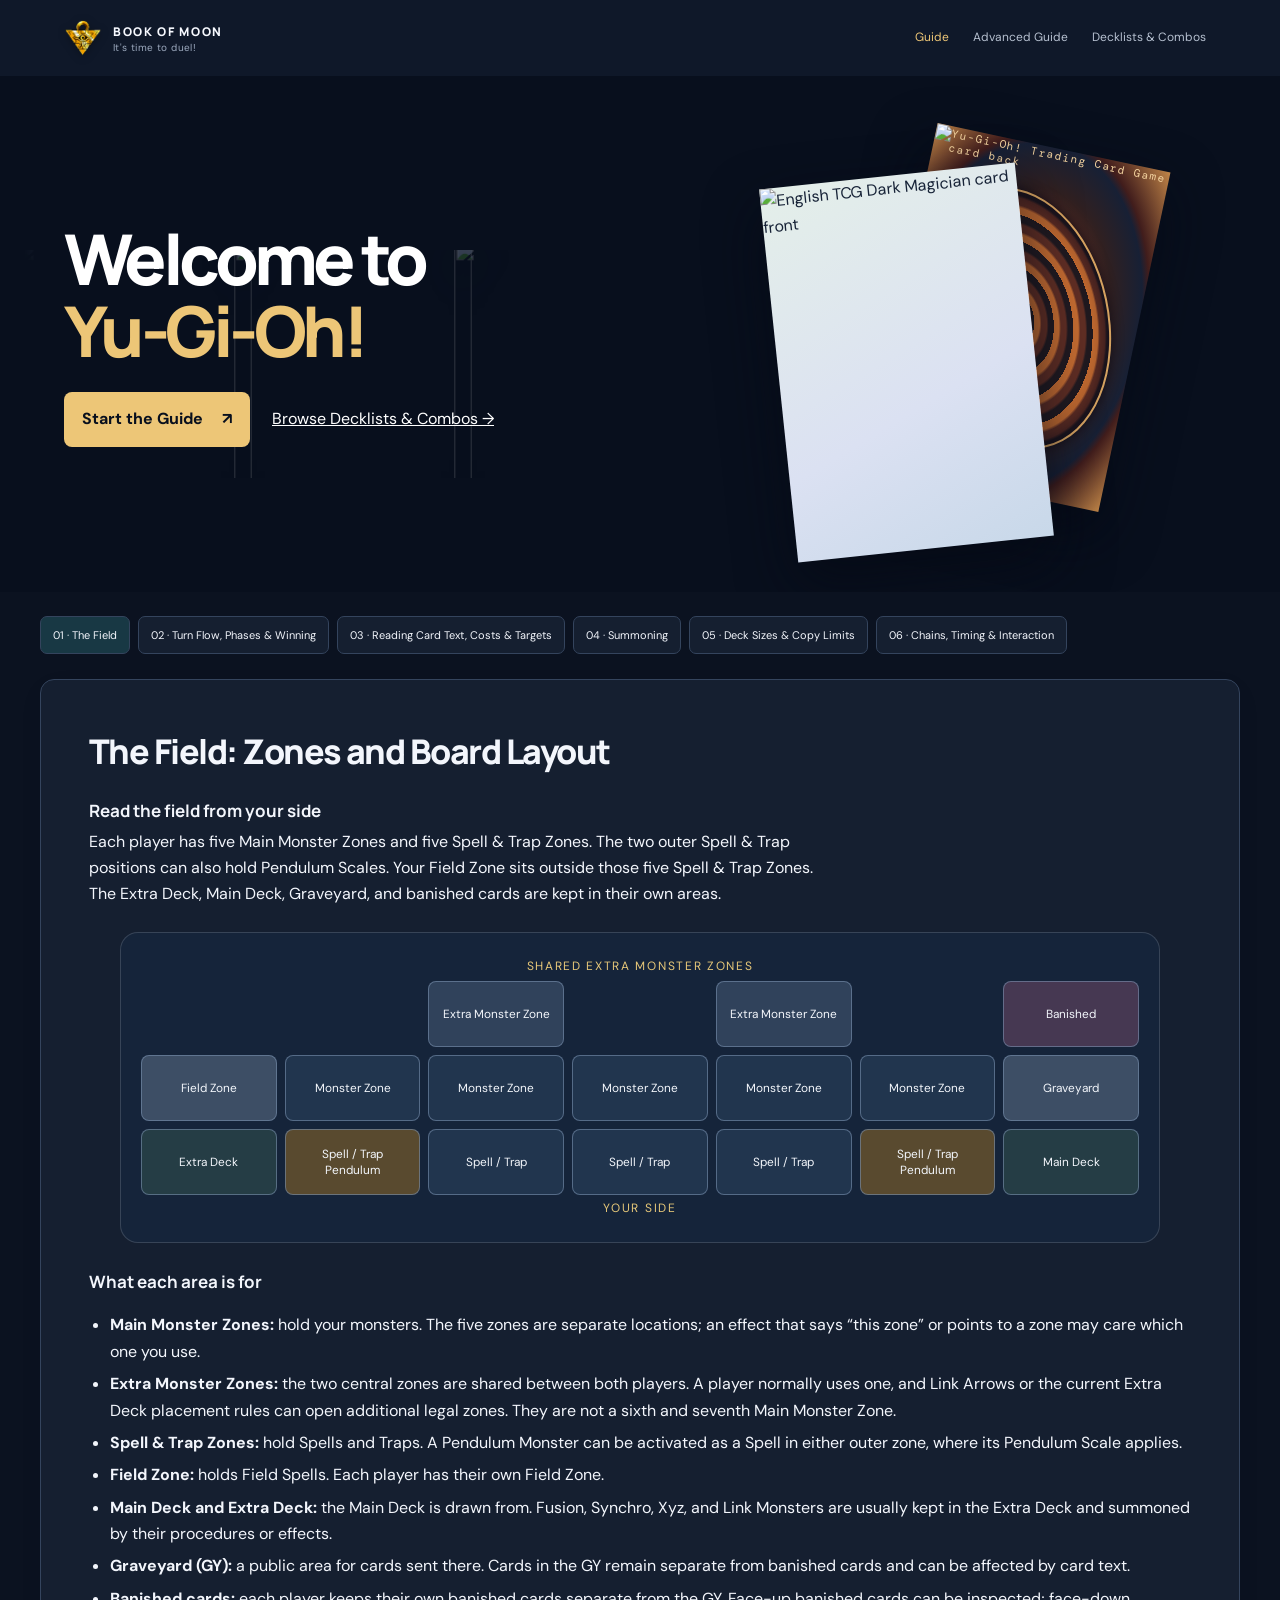
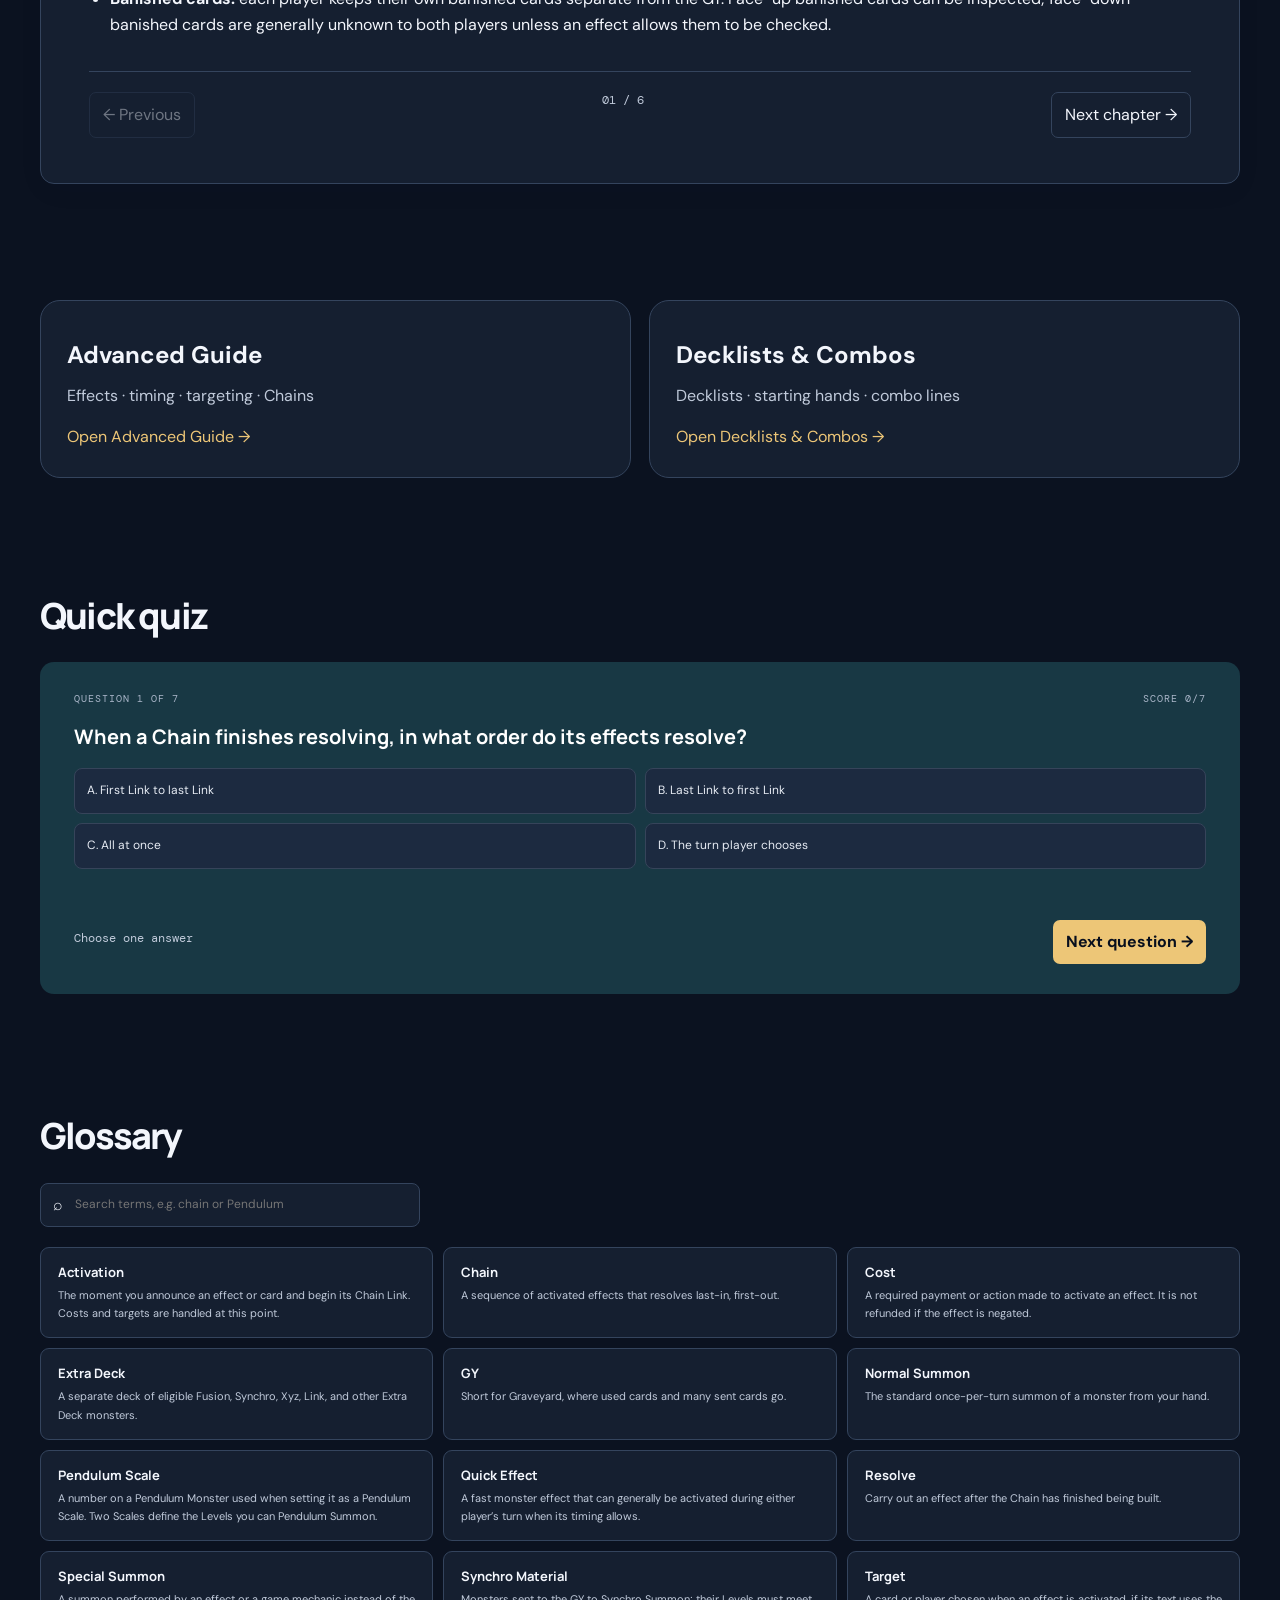
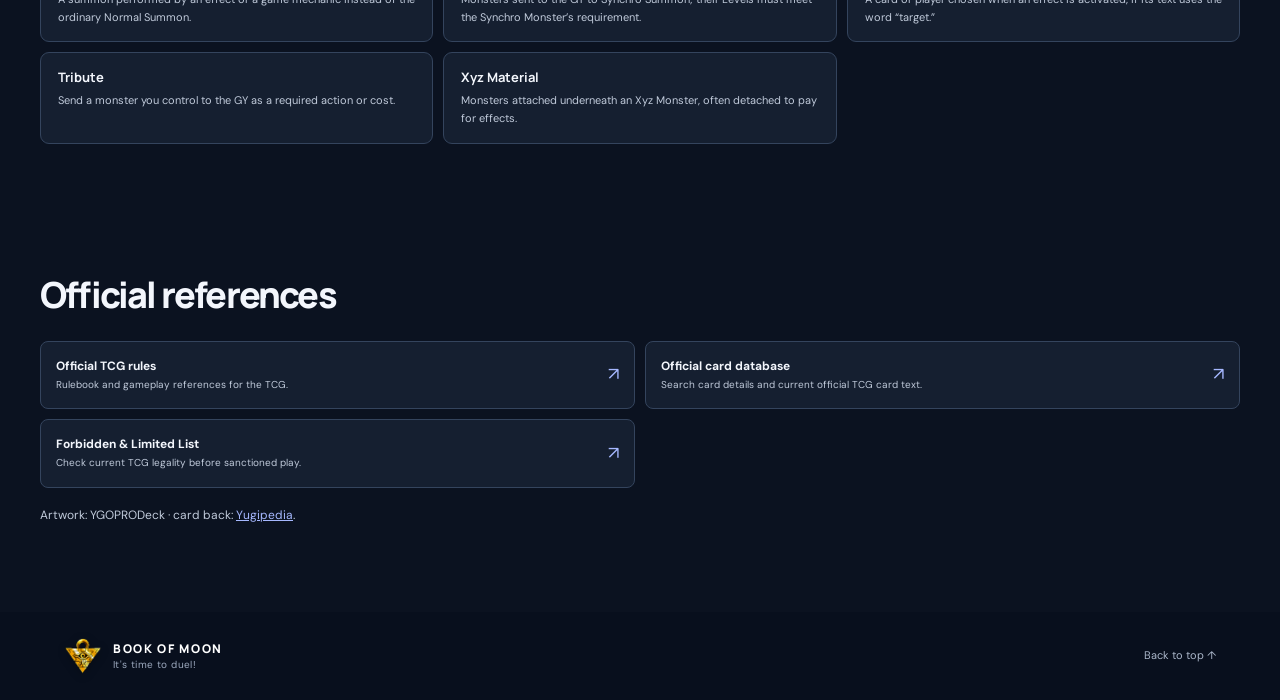
==== commit 2bcf8c17: "Remove header topic labels" ====
--- a/index.html
+++ b/index.html
@@ -29,7 +29,6 @@
         </div>
         
         <h1>Welcome to<br><em>Yu-Gi-Oh!</em></h1>
-        <div class="hero-tags" aria-label="Guide topics"><span>Field</span><span>Turns</span><span>Card effects</span><span>Rulings</span></div>
         <div class="hero-actions"><button class="primary-button" data-go="chapter-content">Start the Guide <span>↗</span></button><a class="text-button" href="decklists.html">Browse Decklists &amp; Combos →</a></div>
       </div>
       <div class="hero-art" aria-label="Dark Magician card front with a Yu-Gi-Oh! card back behind it">
--- a/style.css
+++ b/style.css
@@ -299,3 +299,8 @@
 .combo-field-hand .combo-visual-card-name{font-size:.54rem;line-height:1.15}
 .combo-hand-empty{align-self:center;color:#9ba9bc;font-size:.68rem}
 @media(max-width:899px){.combo-field-hand .combo-hand-card{width:44px}}
+
+
+/* Compact visual labels replace repeated explanatory copy. */
+.hero-tags{display:flex;flex-wrap:wrap;gap:7px;margin:10px 0 26px}.hero-tags span{border:1px solid #edc67766;border-radius:999px;padding:6px 10px;color:#edc677;font:10px var(--mono);letter-spacing:.08em;text-transform:uppercase}
+.deck-facts{display:flex;flex-wrap:wrap;gap:7px;margin:8px 0 14px}.deck-fact{border:1px solid var(--accent,#edc67766);border-radius:999px;padding:5px 9px;color:var(--muted,#aab6c8);font-size:11px;line-height:1.35}
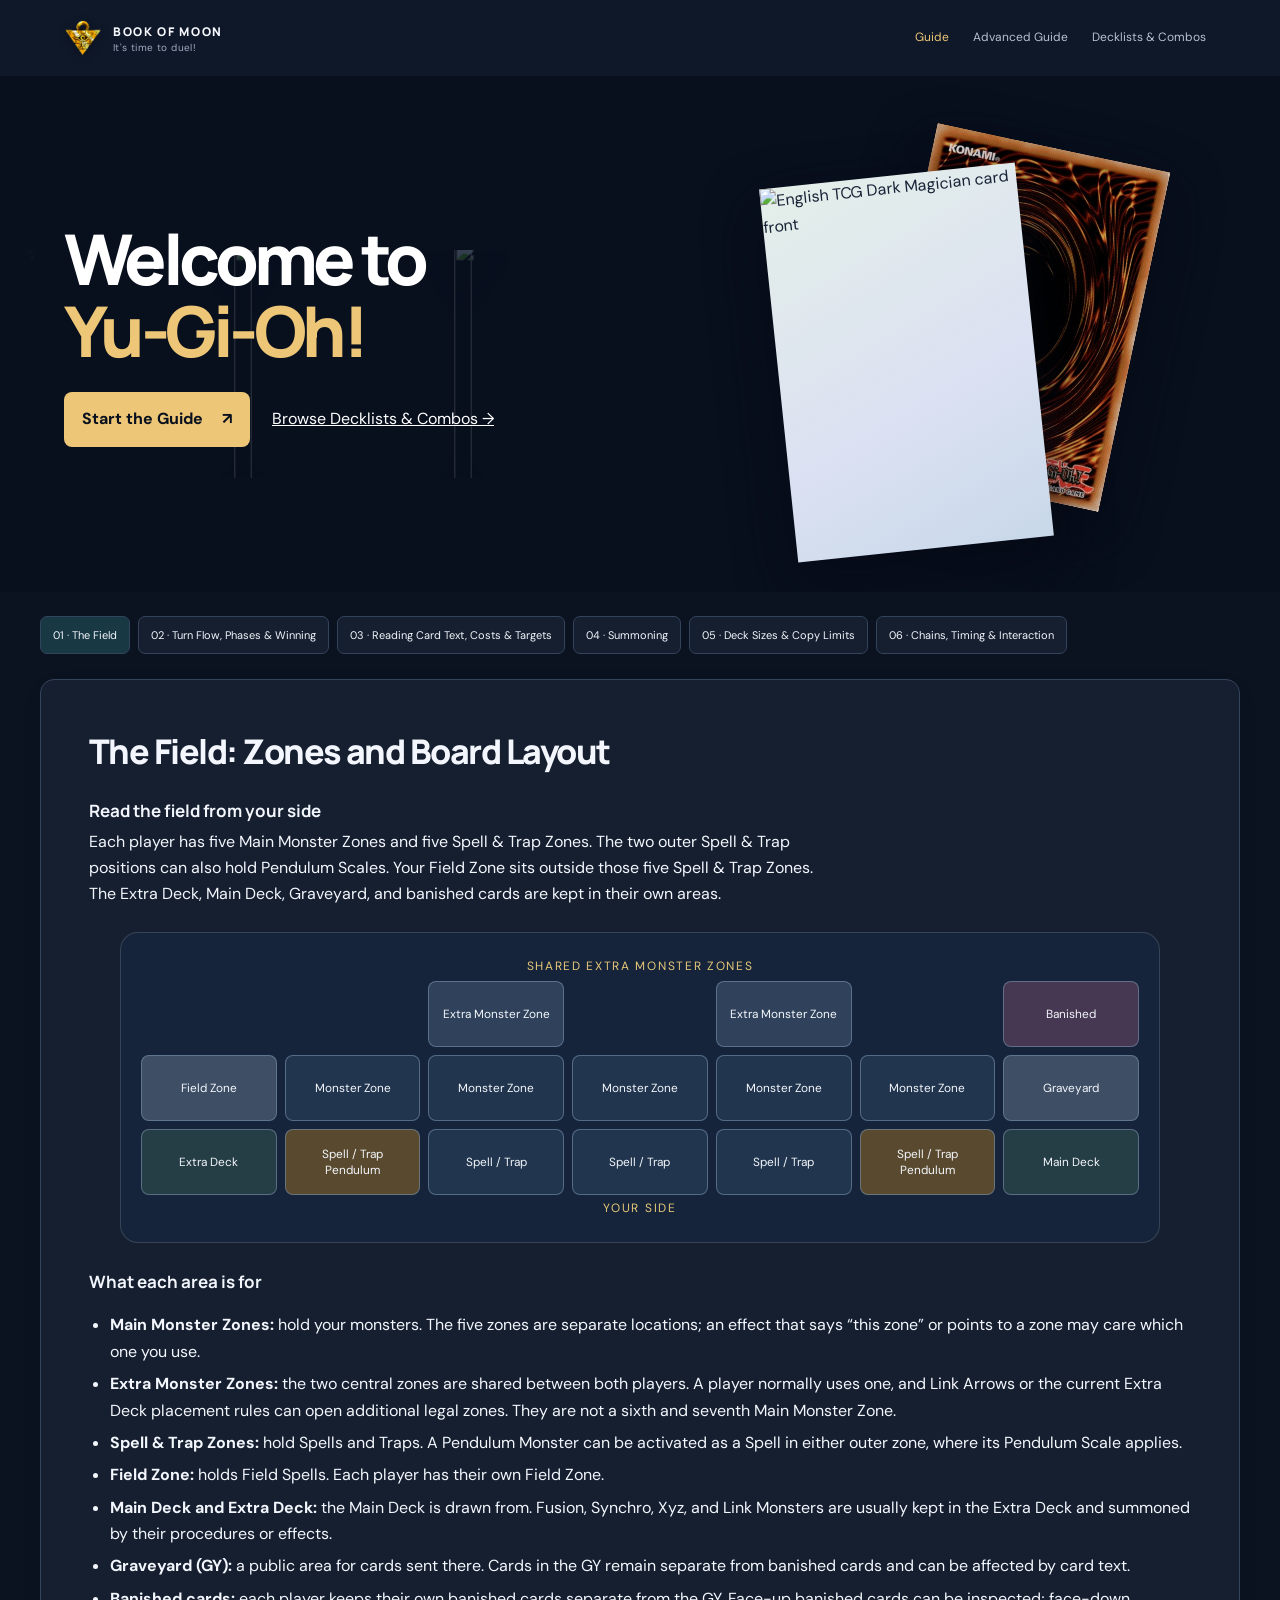
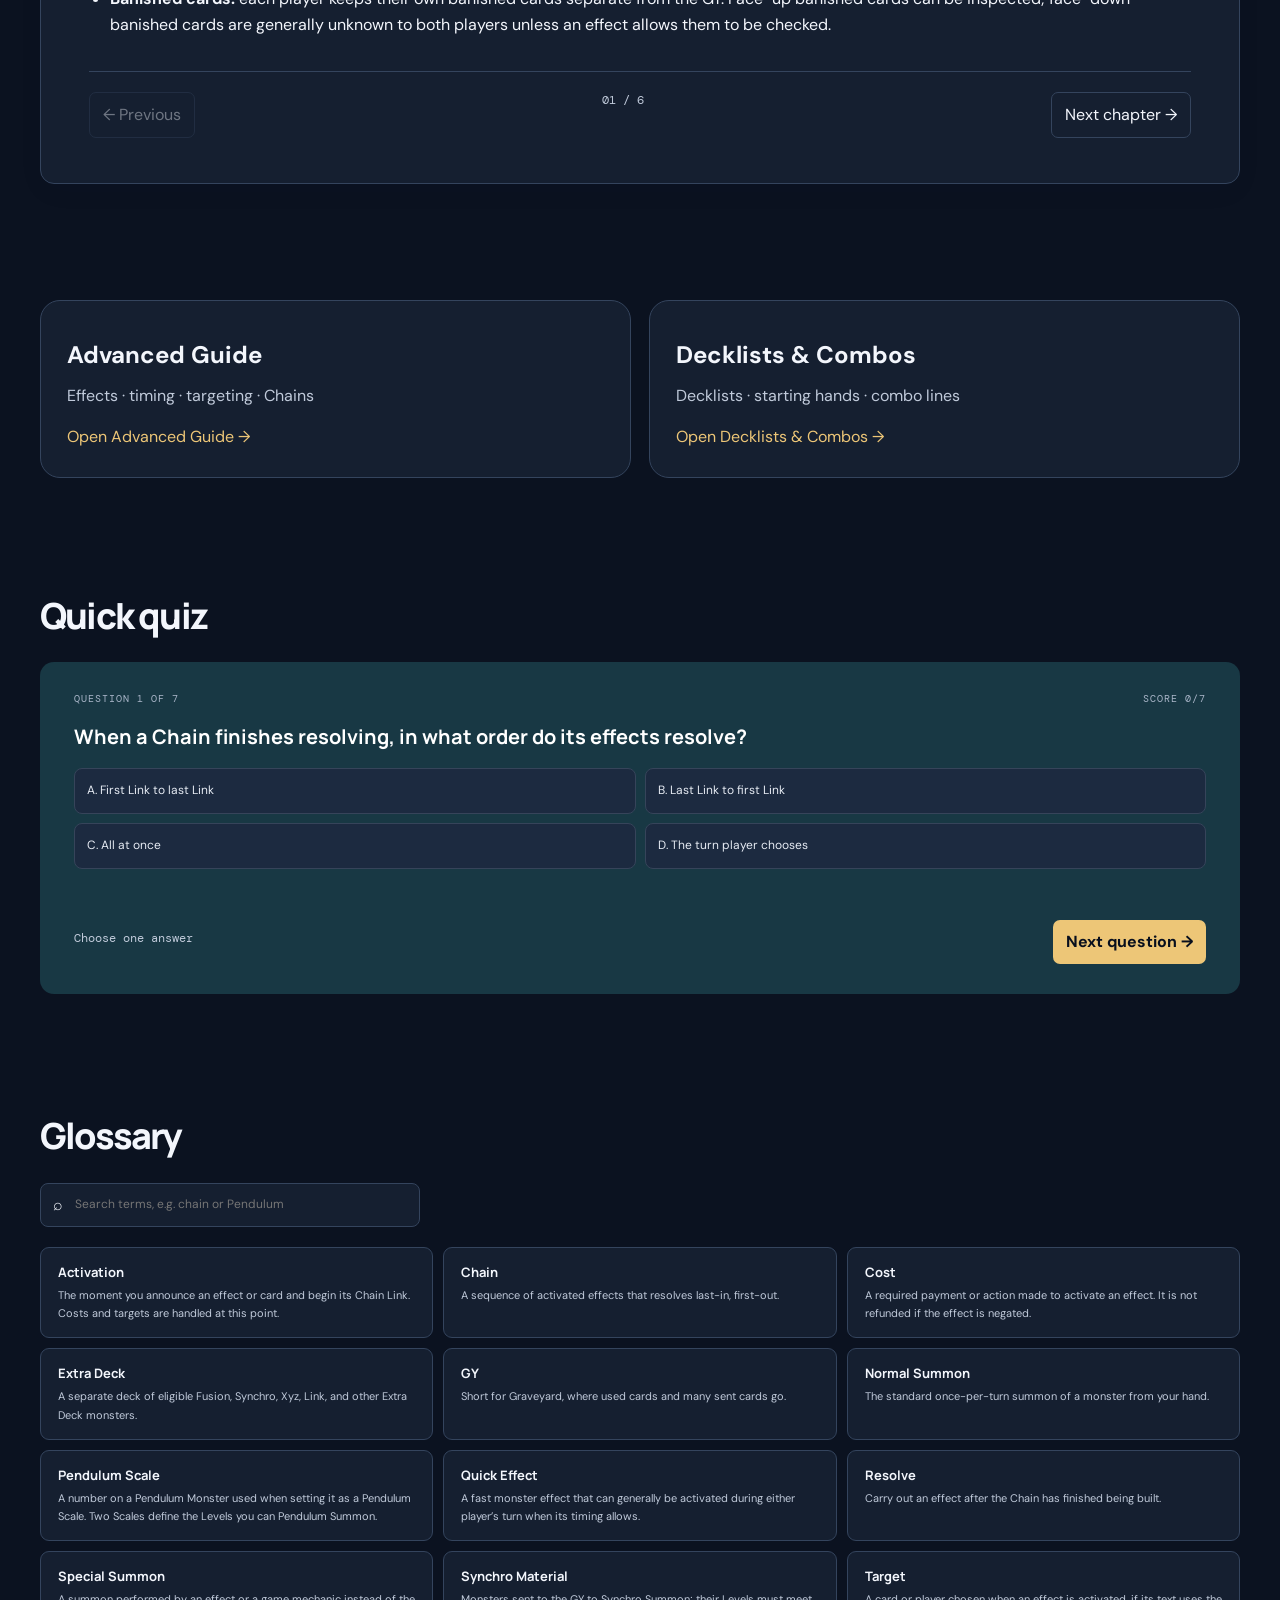
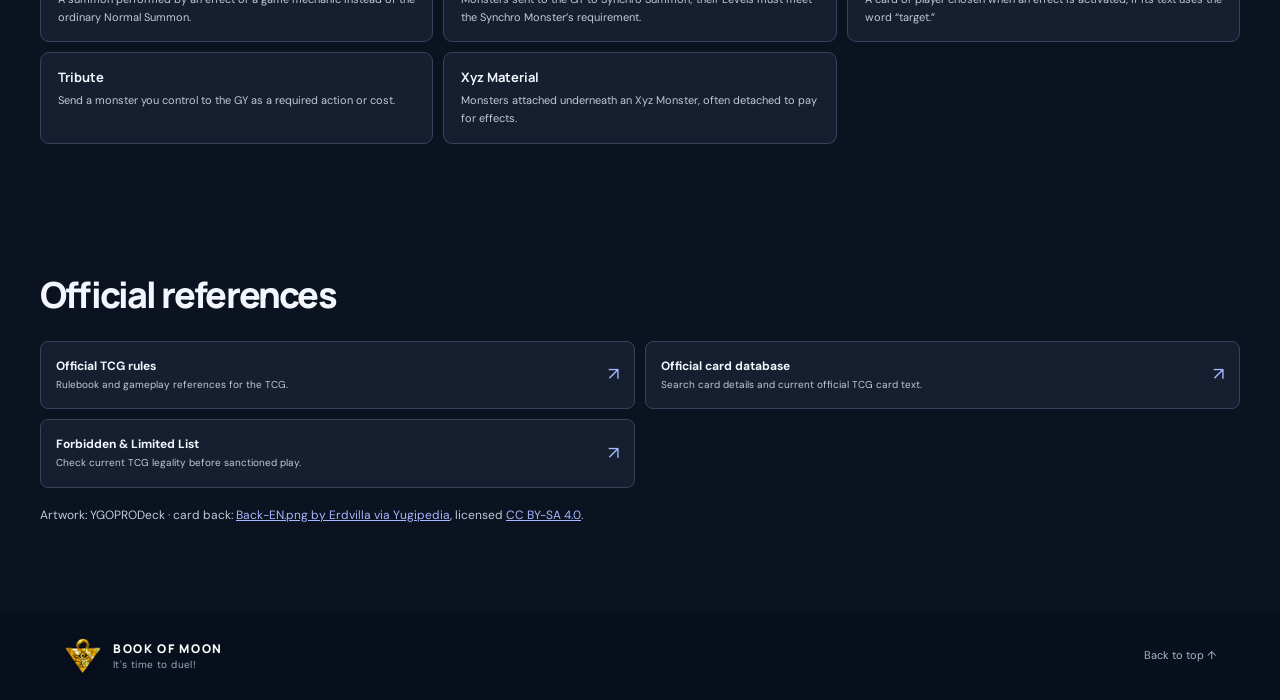
==== commit c510e087: "Use local Yugipedia card-back image on homepage" ====
--- a/index.html
+++ b/index.html
@@ -33,7 +33,7 @@
       </div>
       <div class="hero-art" aria-label="Dark Magician card front with a Yu-Gi-Oh! card back behind it">
         <div class="card-pair">
-          <img class="duel-card card-back" src="https://static.wikia.nocookie.net/yugioh/images/e/e5/Back-EN.png/revision/latest?cb=20100726082128" alt="Yu-Gi-Oh! Trading Card Game card back">
+          <img class="duel-card card-back" src="card-back.svg" alt="Yu-Gi-Oh! Trading Card Game card back">
           <img class="duel-card card-front" src="https://images.ygoprodeck.com/images/cards/46986414.jpg" alt="English TCG Dark Magician card front">
         </div>
       </div>
@@ -46,7 +46,7 @@
     </section>
 <section id="quiz" class="quiz-section section-shell"><div class="section-heading"><div><h2>Quick quiz</h2></div></div><div id="quiz-card" class="quiz-card"></div></section>
     <section id="glossary" class="glossary-section section-shell"><div class="section-heading"><div><h2>Glossary</h2></div></div><label class="search-box"><span>⌕</span><input id="glossary-search" type="search" placeholder="Search terms, e.g. chain or Pendulum" aria-label="Search glossary"></label><div id="glossary-grid" class="glossary-grid"></div></section>
-    <section id="sources" class="sources-section section-shell"><div class="section-heading"><div><h2>Official references</h2></div></div><div class="source-list" id="source-list"></div><p class="art-credit">Artwork: YGOPRODeck · card back: <a href="https://yugipedia.com/wiki/File:Back-EN.png" target="_blank" rel="noreferrer">Yugipedia</a>.</p></section>
+    <section id="sources" class="sources-section section-shell"><div class="section-heading"><div><h2>Official references</h2></div></div><div class="source-list" id="source-list"></div><p class="art-credit">Artwork: YGOPRODeck · card back: <a href="https://yugipedia.com/wiki/File:Back-EN.png" target="_blank" rel="noreferrer">Back-EN.png by Erdvilla via Yugipedia</a>, licensed <a href="https://creativecommons.org/licenses/by-sa/4.0/" target="_blank" rel="noreferrer">CC BY-SA 4.0</a>.</p></section>
   </main>
   <footer class="footer"><a class="brand" href="#home"><img class="brand-mark" src="millennium-puzzle.png" alt="Millennium Puzzle"><span>BOOK OF MOON<small>It's time to duel!</small></span></a><a href="#home">Back to top ↑</a></footer>
 </body>
--- a/style.css
+++ b/style.css
@@ -232,7 +232,7 @@
 .combo-step-visual-panel .combo-visual-panel-heading{align-items:start}
 .combo-step-visual-panel .combo-visual-panel-heading p{max-width:820px}
 .combo-text-only{display:block}
-@media(min-width:900px){.has-visual .combo-visual-desktop{display:grid}.has-visual .combo-text-only{display:none}}
+@media(min-width:560px){.has-visual .combo-visual-desktop{display:grid}.has-visual .combo-text-only{display:none}}
 @media(max-width:899px){.combo-card-flow{grid-template-columns:1fr;gap:10px}.combo-flow-arrow{grid-template-rows:auto auto}.combo-flow-arrow b{transform:rotate(90deg);margin:5px auto}.combo-field-grid{grid-template-rows:minmax(42px,auto) minmax(92px,auto) minmax(92px,auto);gap:3px}.combo-zone-card{width:clamp(34px,7vw,54px)}}
 @media(max-width:560px){.combo-field-grid{min-width:560px}.combo-field-panel{overflow-x:auto}.combo-visual-step-nav{display:grid;grid-template-columns:repeat(2,minmax(0,1fr))}.combo-start-condition{display:grid;gap:3px}}
 .combo-visual-card-frame .deck-card-image.loaded~.deck-card-image-fallback{display:none}
@@ -301,6 +301,41 @@
 @media(max-width:899px){.combo-field-hand .combo-hand-card{width:44px}}
 
 
-/* Compact visual labels replace repeated explanatory copy. */
-.hero-tags{display:flex;flex-wrap:wrap;gap:7px;margin:10px 0 26px}.hero-tags span{border:1px solid #edc67766;border-radius:999px;padding:6px 10px;color:#edc677;font:10px var(--mono);letter-spacing:.08em;text-transform:uppercase}
+
 .deck-facts{display:flex;flex-wrap:wrap;gap:7px;margin:8px 0 14px}.deck-fact{border:1px solid var(--accent,#edc67766);border-radius:999px;padding:5px 9px;color:var(--muted,#aab6c8);font-size:11px;line-height:1.35}
+
+
+/* Consistent upright page titles. */
+h1 em{font-style:normal}
+/* Narrow-screen combo layout: stable tabs, stacked summaries, compact controls. */
+@media(max-width:650px){
+  .page-main{padding-top:16px}
+  .page-hero{padding:34px 6vw 18px}
+  .page-hero h1{font-size:clamp(2.45rem,12vw,3.5rem);line-height:1.02;letter-spacing:-.055em;margin:8px 0 12px}
+  .combo-tutorial{margin-top:24px;scroll-margin-top:18px}
+  .combo-tabs{display:flex;overflow-x:auto;gap:8px;margin:12px 0;padding:2px 2px 8px;scroll-snap-type:x proximity;-webkit-overflow-scrolling:touch}
+  .combo-tabs button{flex:0 0 min(76vw,250px);min-height:50px;padding:11px 12px;font-size:.84rem;scroll-snap-align:start}
+  .line-card{padding:14px;border-radius:14px}
+  .opening-hand,.line-condition,.line-result{grid-template-columns:1fr;gap:4px;padding:11px 12px;font-size:.9rem}
+  .line-step{grid-template-columns:1fr;gap:5px;padding:11px}
+  .line-step span{font-size:.66rem}
+  .combo-actions{display:grid;grid-template-columns:1fr 1fr;gap:8px}
+  .combo-actions .step-count{grid-column:1/-1;grid-row:1;text-align:center}
+  .combo-actions button{min-height:44px;padding:9px 8px;font-size:.84rem}
+  .deck-section-jumps{grid-template-columns:1fr 1fr}
+  .deck-section-jumps a{min-height:44px;padding:8px 9px;font-size:.72rem}
+  .decklist-gallery{scroll-margin-top:18px}
+}
+@media(max-width:380px){
+  .combo-tabs button{flex-basis:82vw}
+  .line-card{padding:11px}
+  .combo-actions{grid-template-columns:1fr}
+  .combo-actions .step-count{grid-column:auto;grid-row:auto}
+}
+
+
+/* Keep a visible card-back graphic if the remote card-back image is unavailable. */
+.combo-card-back-fallback{display:block;width:100%;height:100%;border:2px solid #bd8751;border-radius:3px;background:repeating-radial-gradient(ellipse at 48% 52%,#d78032 0 3px,#8c3d24 5px 8px,#271b24 10px 13px,#b75e2e 15px 18px);box-shadow:inset 0 0 0 3px #342127,inset 0 0 0 5px #d7a466}
+.combo-pile-top .combo-card-back-fallback{position:absolute;inset:0}
+
+.combo-mobile-cardbacks{display:flex;gap:7px;align-items:start;margin-top:7px}.combo-mobile-cardback{position:relative;display:block;width:48px;aspect-ratio:59/86;overflow:hidden;border-radius:3px;background:#111a2a}.combo-mobile-cardback .combo-card-back-art{width:100%;height:100%;object-fit:cover}.combo-mobile-cardback .combo-card-back-fallback{position:absolute;inset:0}.combo-card-back-art[hidden],.combo-pile-top-image[hidden],.combo-card-back-fallback[hidden]{display:none!important}
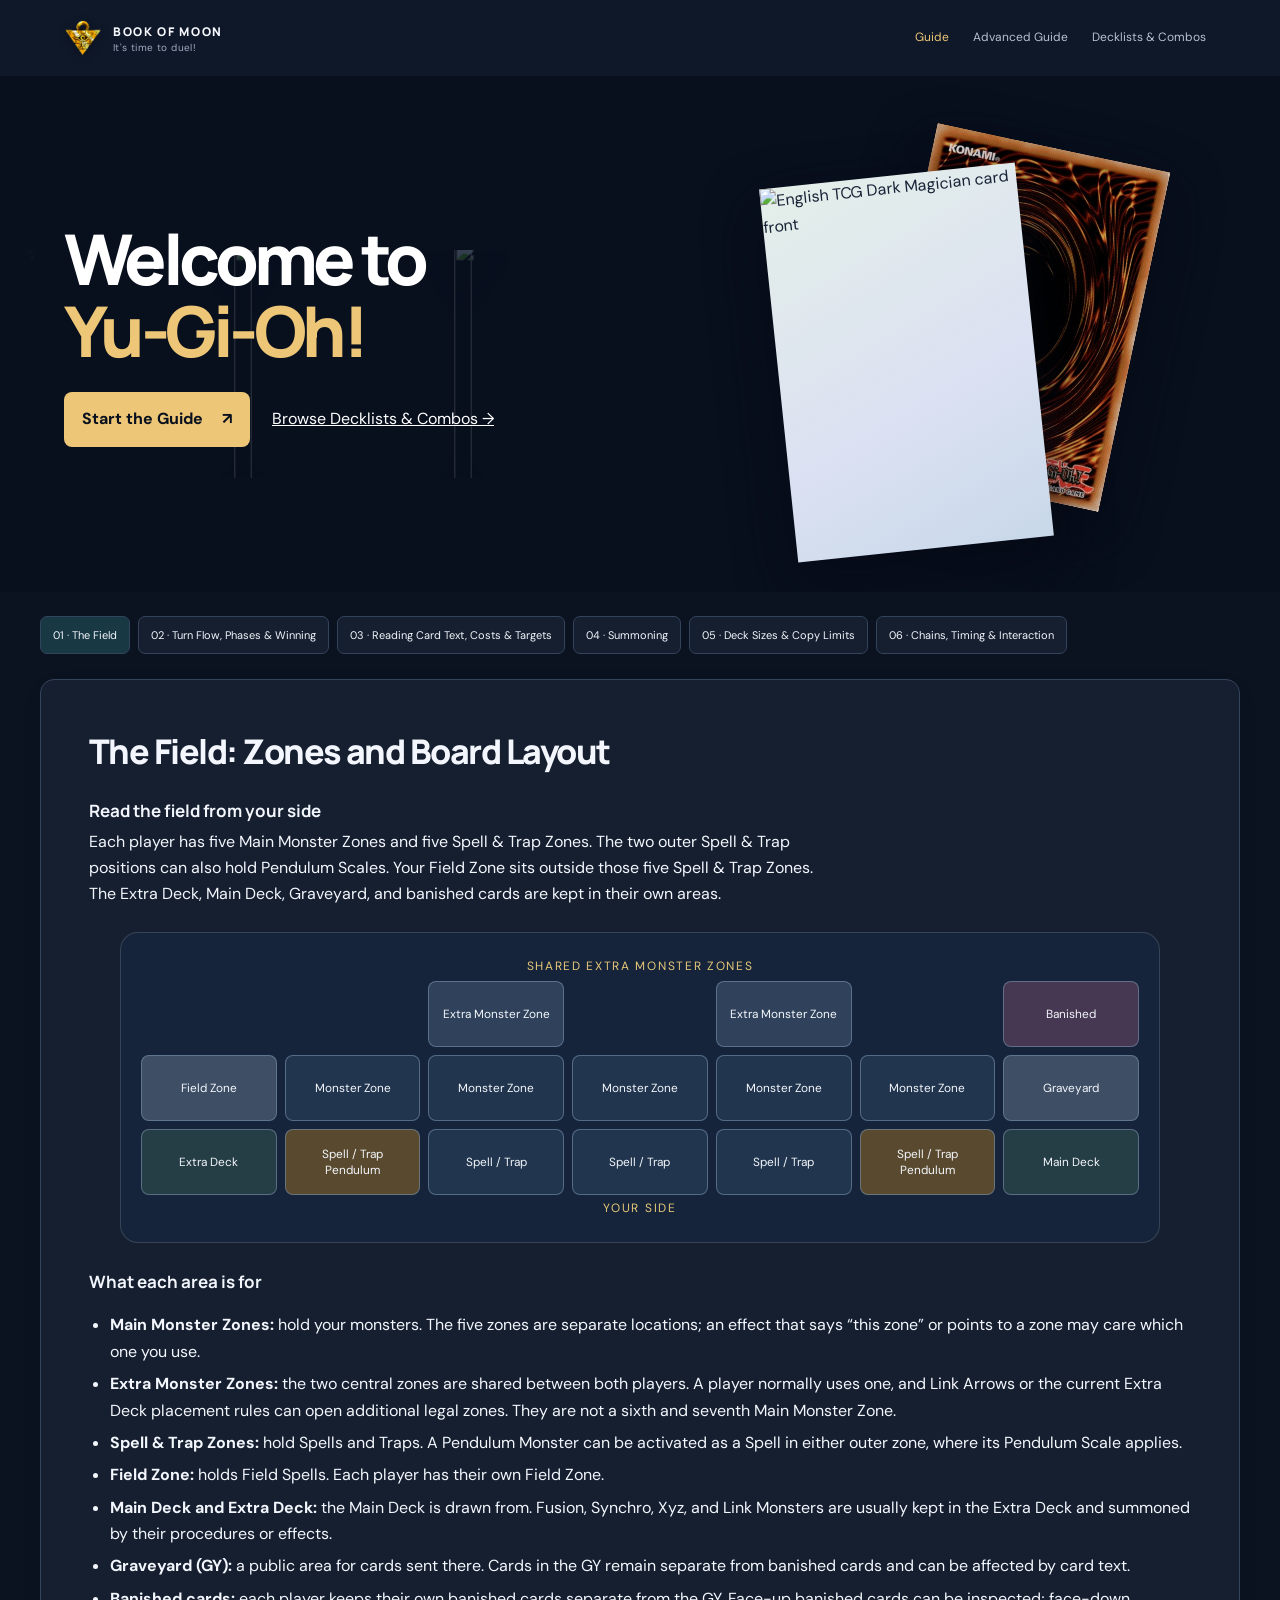
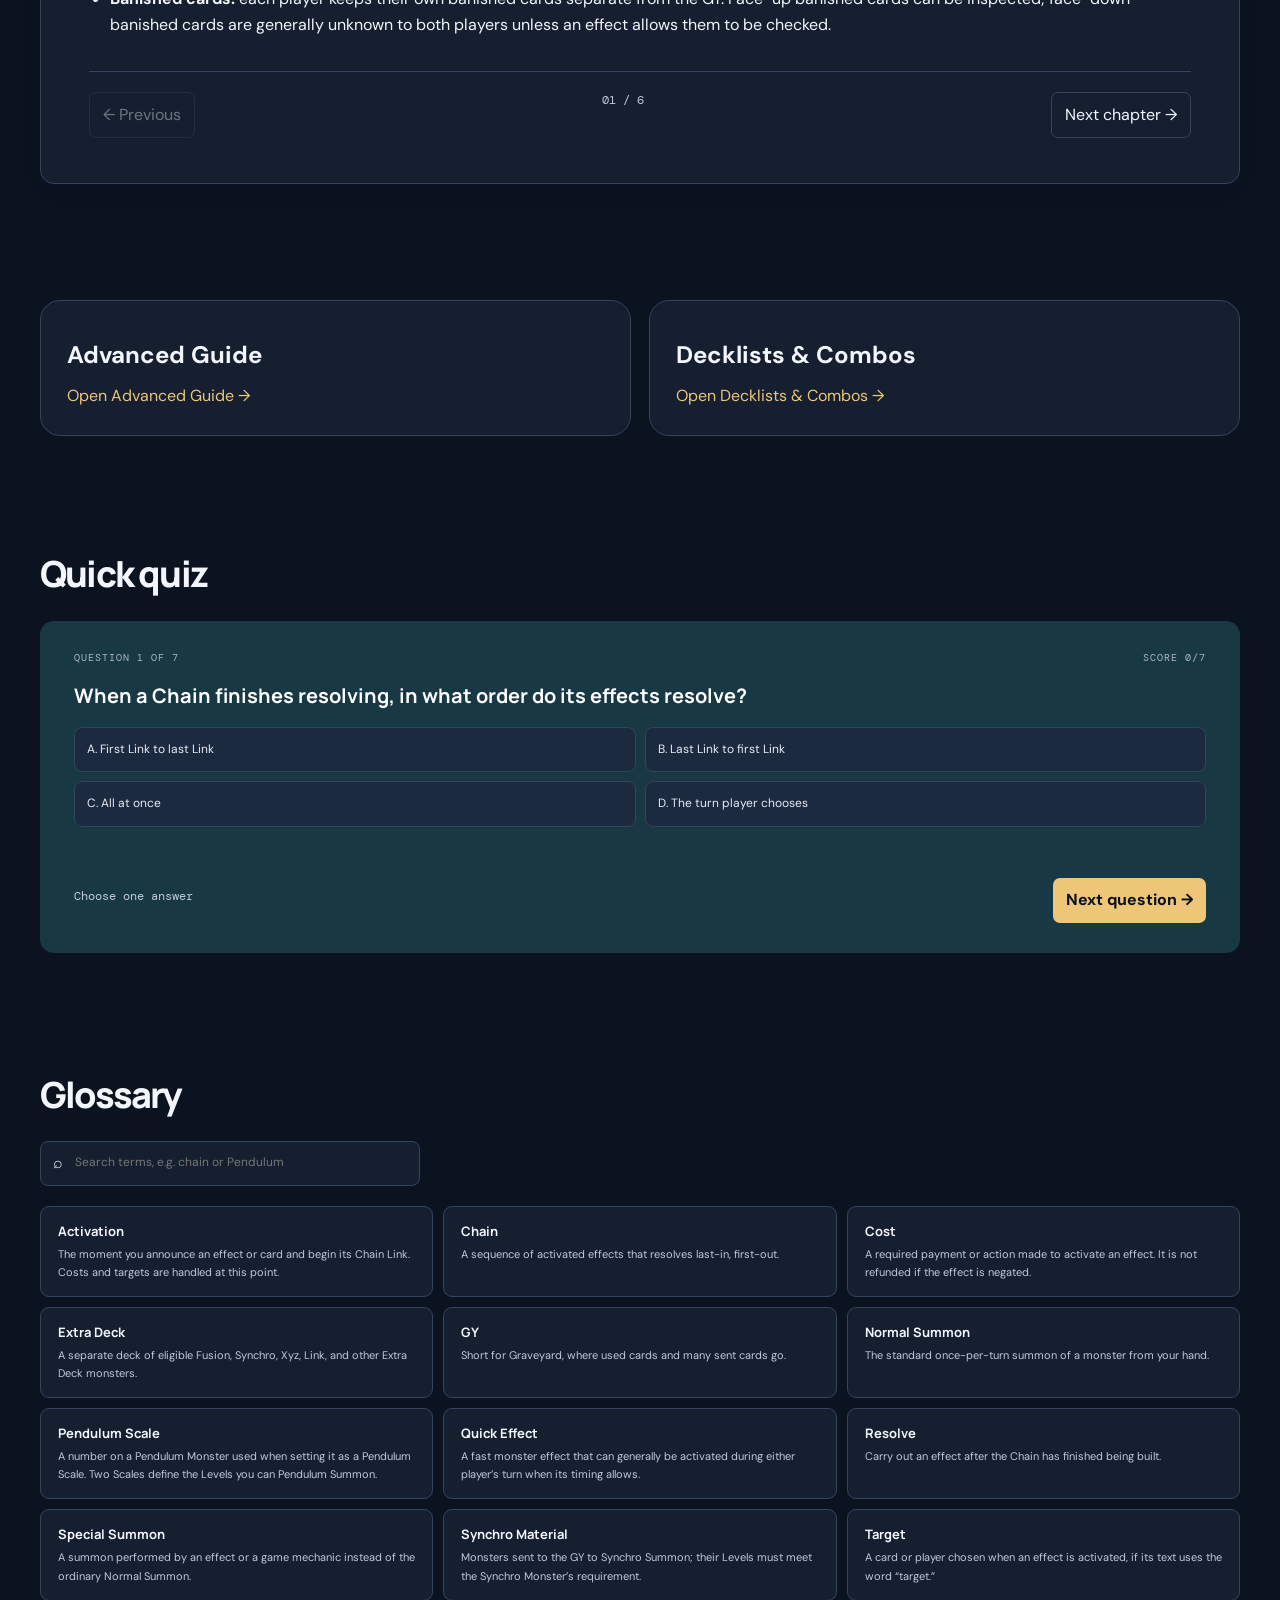
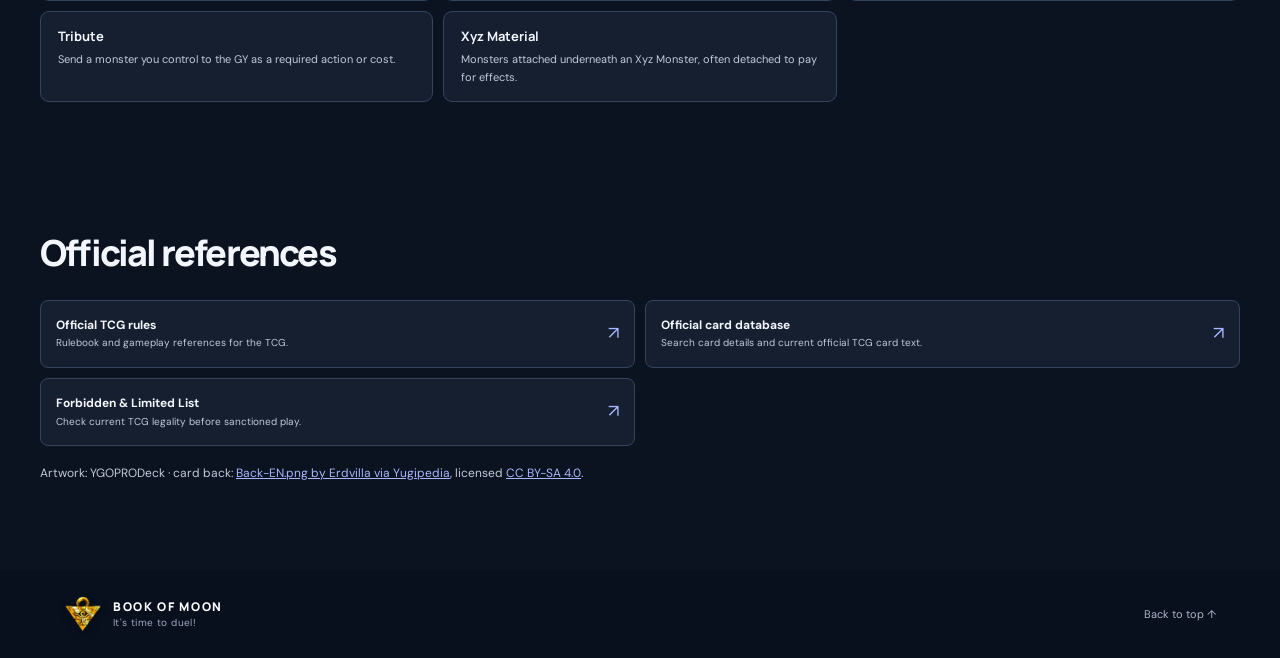
==== commit 60c0140b: "Trim repeated guide navigation descriptions" ====
--- a/index.html
+++ b/index.html
@@ -7,7 +7,7 @@
   <meta name="description" content="An interactive introduction to Yu-Gi-Oh! gameplay, card effects, turn structure, and rulings for new and returning players.">
   <title>Book of Moon — Yu-Gi-Oh! Beginner's Field Guide</title>
   <link rel="stylesheet" href="style.css">
-  <script src="app.js" defer></script>
+  <script src="app.js?v=20261110a" defer></script>
 </head>
 <body class="dark-theme">
   <header class="topbar">
@@ -41,8 +41,8 @@
 
     <section id="chapter-content" class="chapter-wrap" aria-live="polite"></section>
     <section class="page-link-grid section-shell" aria-label="Continue exploring">
-      <a class="page-link-card" href="advanced.html"><h2>Advanced Guide</h2><p>Effects · timing · targeting · Chains</p><span>Open Advanced Guide →</span></a>
-      <a class="page-link-card" href="decklists.html"><h2>Decklists &amp; Combos</h2><p>Decklists · starting hands · combo lines</p><span>Open Decklists &amp; Combos →</span></a>
+      <a class="page-link-card" href="advanced.html"><h2>Advanced Guide</h2><span>Open Advanced Guide →</span></a>
+      <a class="page-link-card" href="decklists.html"><h2>Decklists &amp; Combos</h2><span>Open Decklists &amp; Combos →</span></a>
     </section>
 <section id="quiz" class="quiz-section section-shell"><div class="section-heading"><div><h2>Quick quiz</h2></div></div><div id="quiz-card" class="quiz-card"></div></section>
     <section id="glossary" class="glossary-section section-shell"><div class="section-heading"><div><h2>Glossary</h2></div></div><label class="search-box"><span>⌕</span><input id="glossary-search" type="search" placeholder="Search terms, e.g. chain or Pendulum" aria-label="Search glossary"></label><div id="glossary-grid" class="glossary-grid"></div></section>
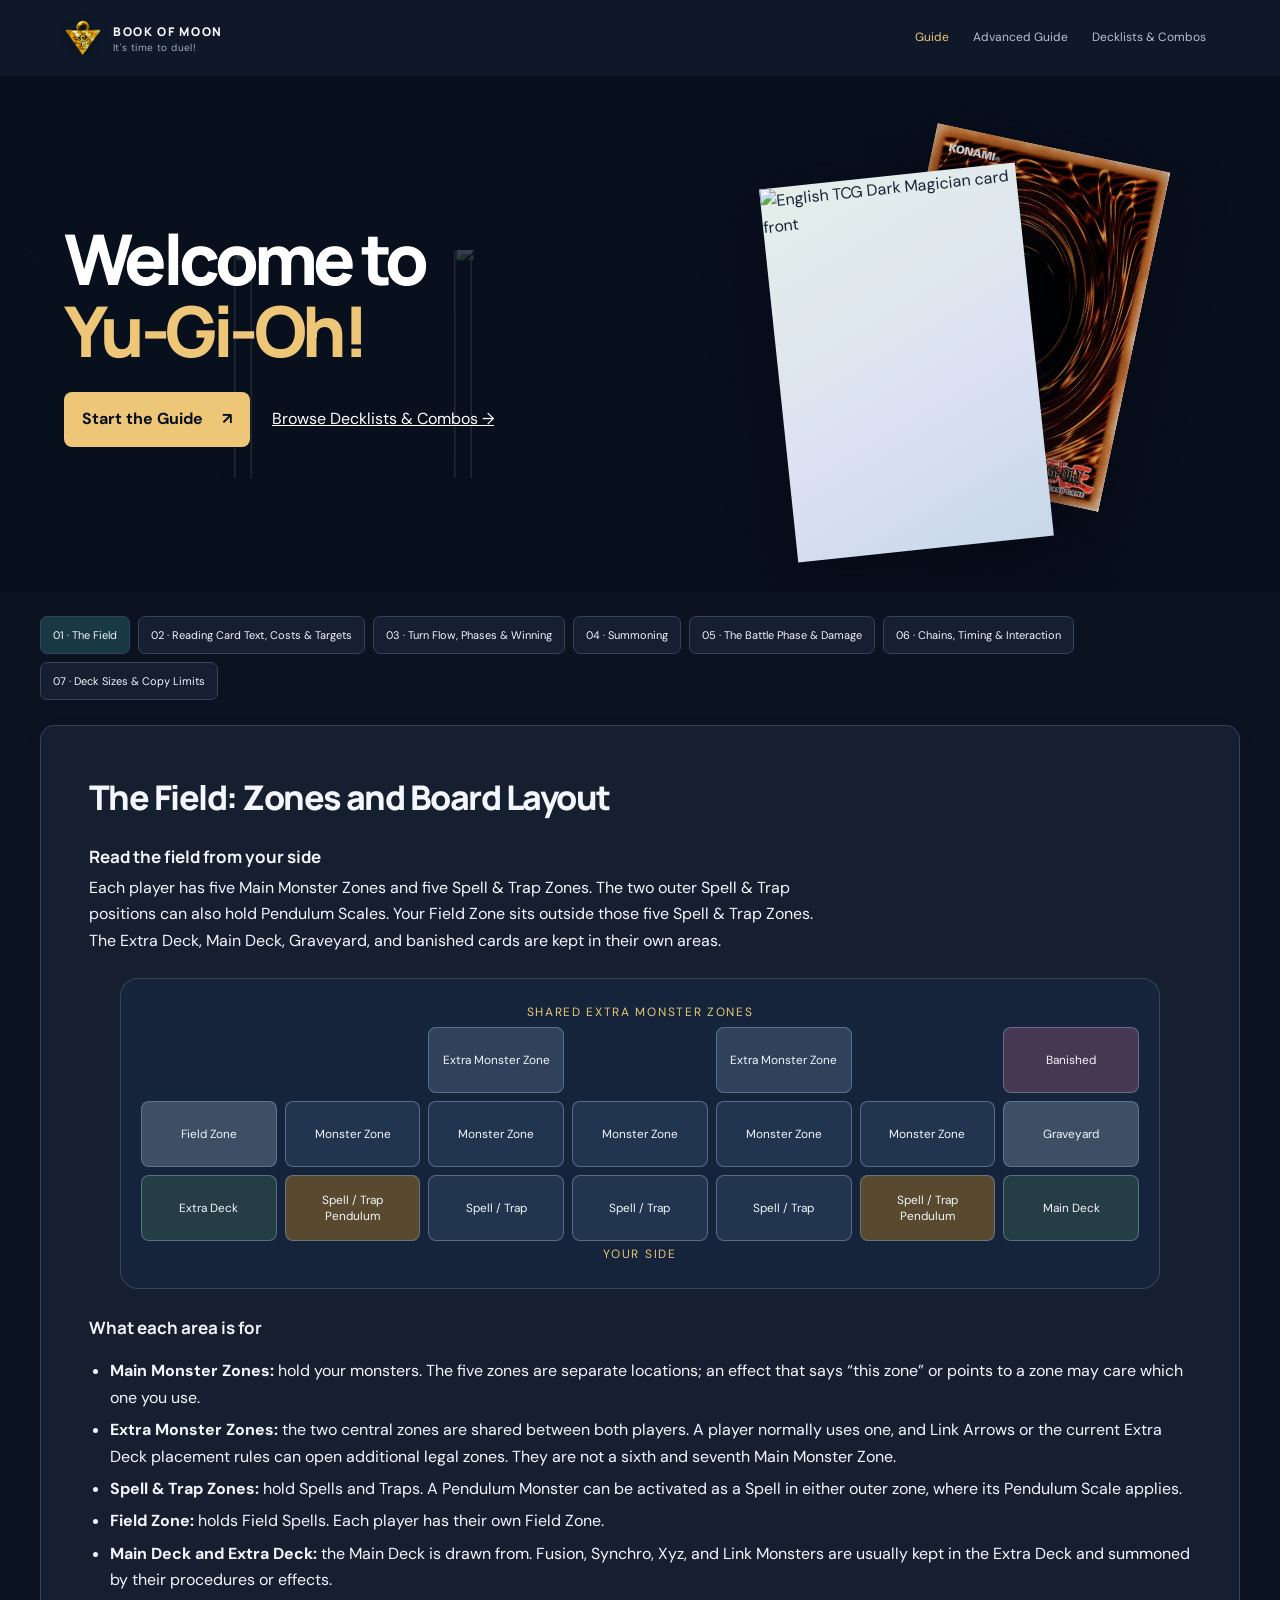
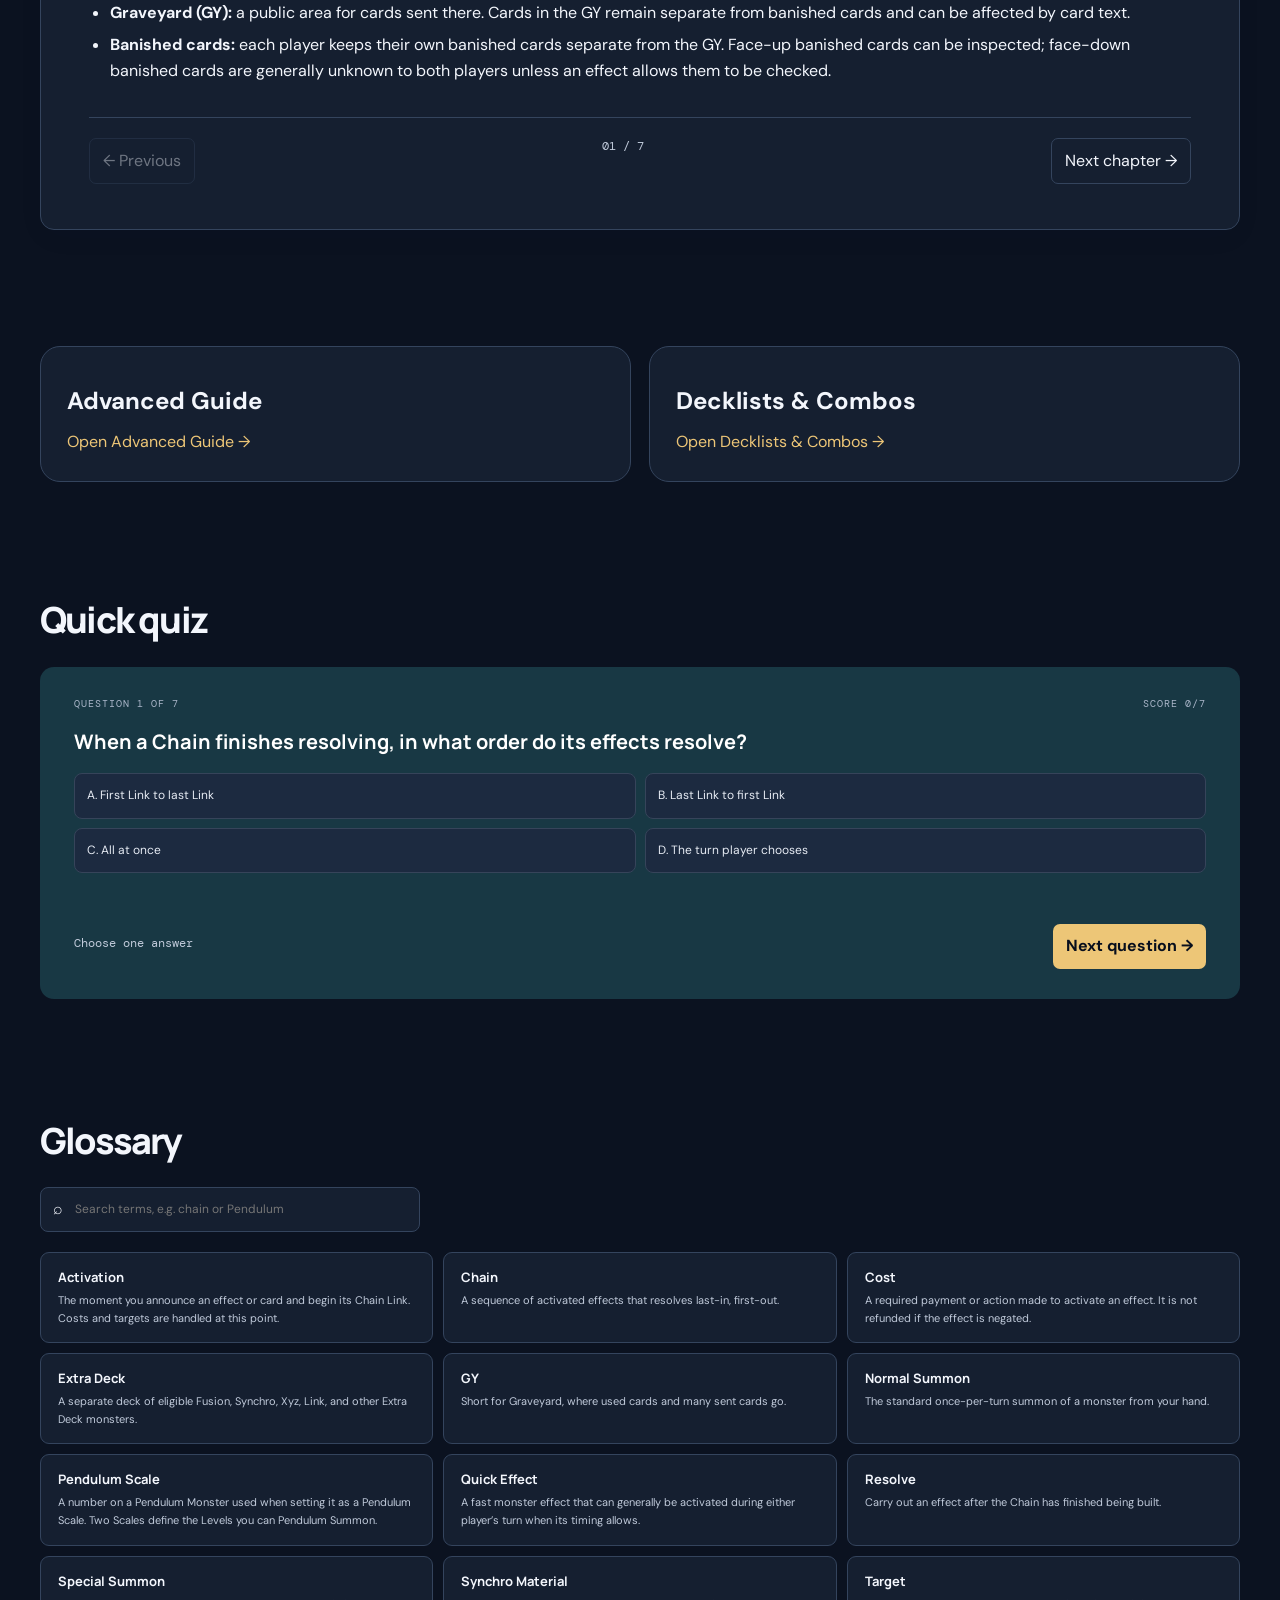
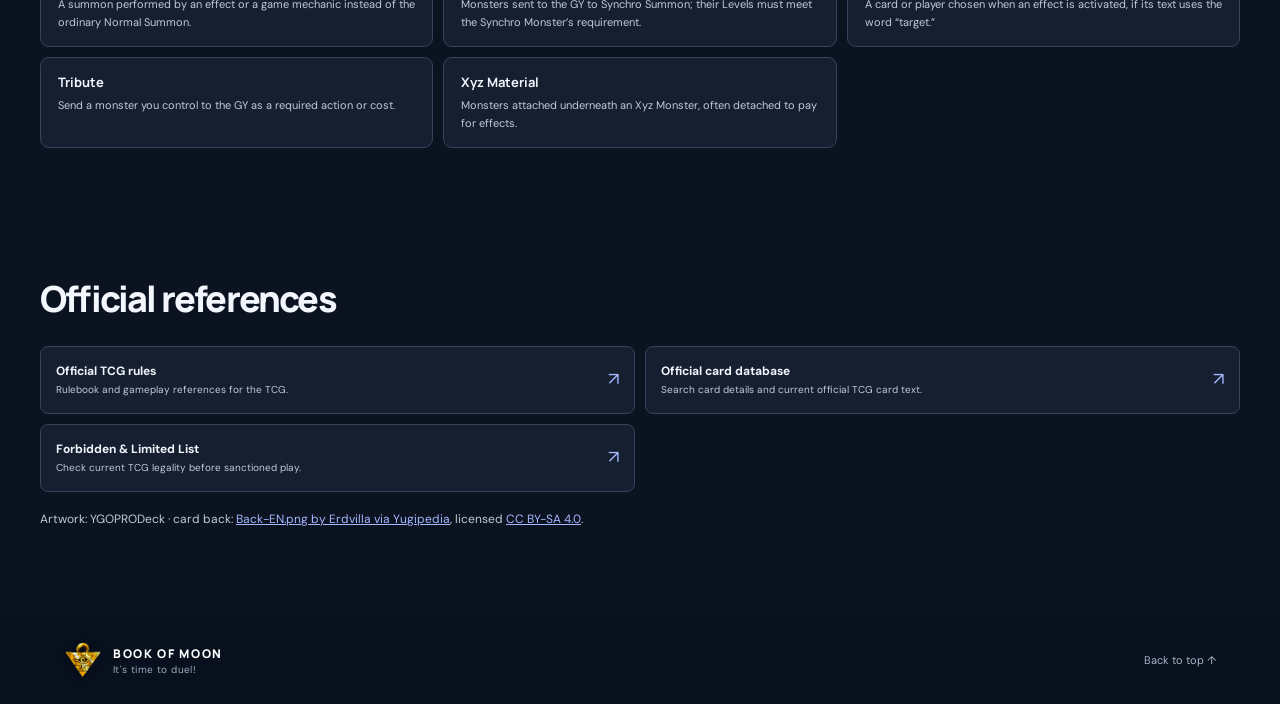
==== commit 9ebbb5dd: "Refresh the reorganized beginner guide" ====
--- a/index.html
+++ b/index.html
@@ -6,8 +6,8 @@
   <meta name="theme-color" content="#101a2a"><link rel="icon" type="image/png" href="millennium-puzzle.png">
   <meta name="description" content="An interactive introduction to Yu-Gi-Oh! gameplay, card effects, turn structure, and rulings for new and returning players.">
   <title>Book of Moon — Yu-Gi-Oh! Beginner's Field Guide</title>
-  <link rel="stylesheet" href="style.css">
-  <script src="app.js?v=20261110a" defer></script>
+  <link rel="stylesheet" href="style.css?v=20261110a">
+  <script src="app.js?v=20261110b" defer></script>
 </head>
 <body class="dark-theme">
   <header class="topbar">
--- a/style.css
+++ b/style.css
@@ -339,3 +339,14 @@
 .combo-pile-top .combo-card-back-fallback{position:absolute;inset:0}
 
 .combo-mobile-cardbacks{display:flex;gap:7px;align-items:start;margin-top:7px}.combo-mobile-cardback{position:relative;display:block;width:48px;aspect-ratio:59/86;overflow:hidden;border-radius:3px;background:#111a2a}.combo-mobile-cardback .combo-card-back-art{width:100%;height:100%;object-fit:cover}.combo-mobile-cardback .combo-card-back-fallback{position:absolute;inset:0}.combo-card-back-art[hidden],.combo-pile-top-image[hidden],.combo-card-back-fallback[hidden]{display:none!important}
+
+/* Card examples within guide content */
+.rule-example{margin:24px 0;padding:18px;border:1px solid var(--line);border-radius:12px;background:var(--surface)}
+.rule-example h3{margin-top:0}
+.rule-example-body{display:flex;gap:20px;align-items:flex-start;flex-wrap:wrap}
+.rule-example-body>div:last-child{flex:1 1 240px;min-width:0}
+.rule-example-cards{display:flex;gap:12px;flex-wrap:wrap}
+.rule-example-card{display:flex;width:112px;flex-direction:column;gap:6px;color:var(--ink);text-align:center;font-size:.75rem;line-height:1.3}
+.rule-example-card img{display:block;width:100%;height:auto;aspect-ratio: 421/614;object-fit:contain}
+.rule-example-card:focus-visible{outline:3px solid var(--gold);outline-offset:4px}
+@media(max-width:480px){.rule-example{padding:14px}.rule-example-card{width:92px}.rule-example-body{gap:14px}}
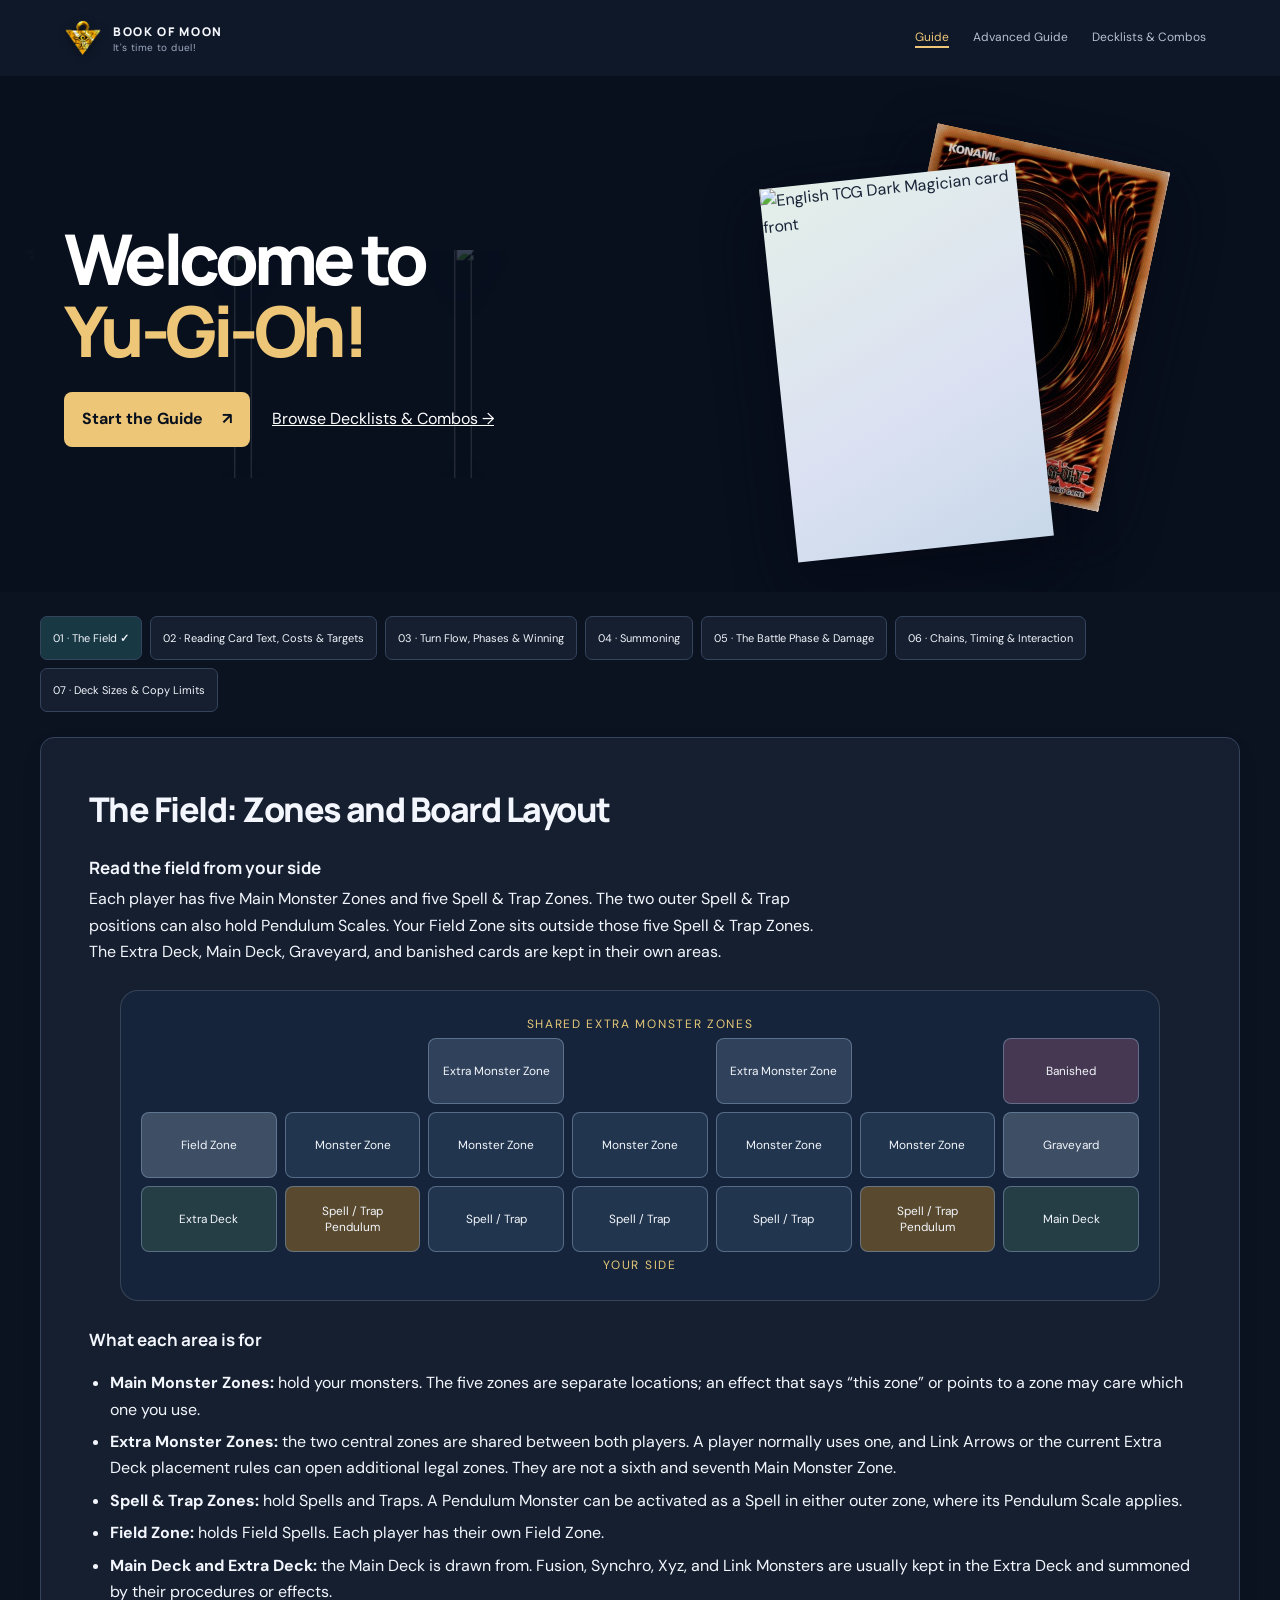
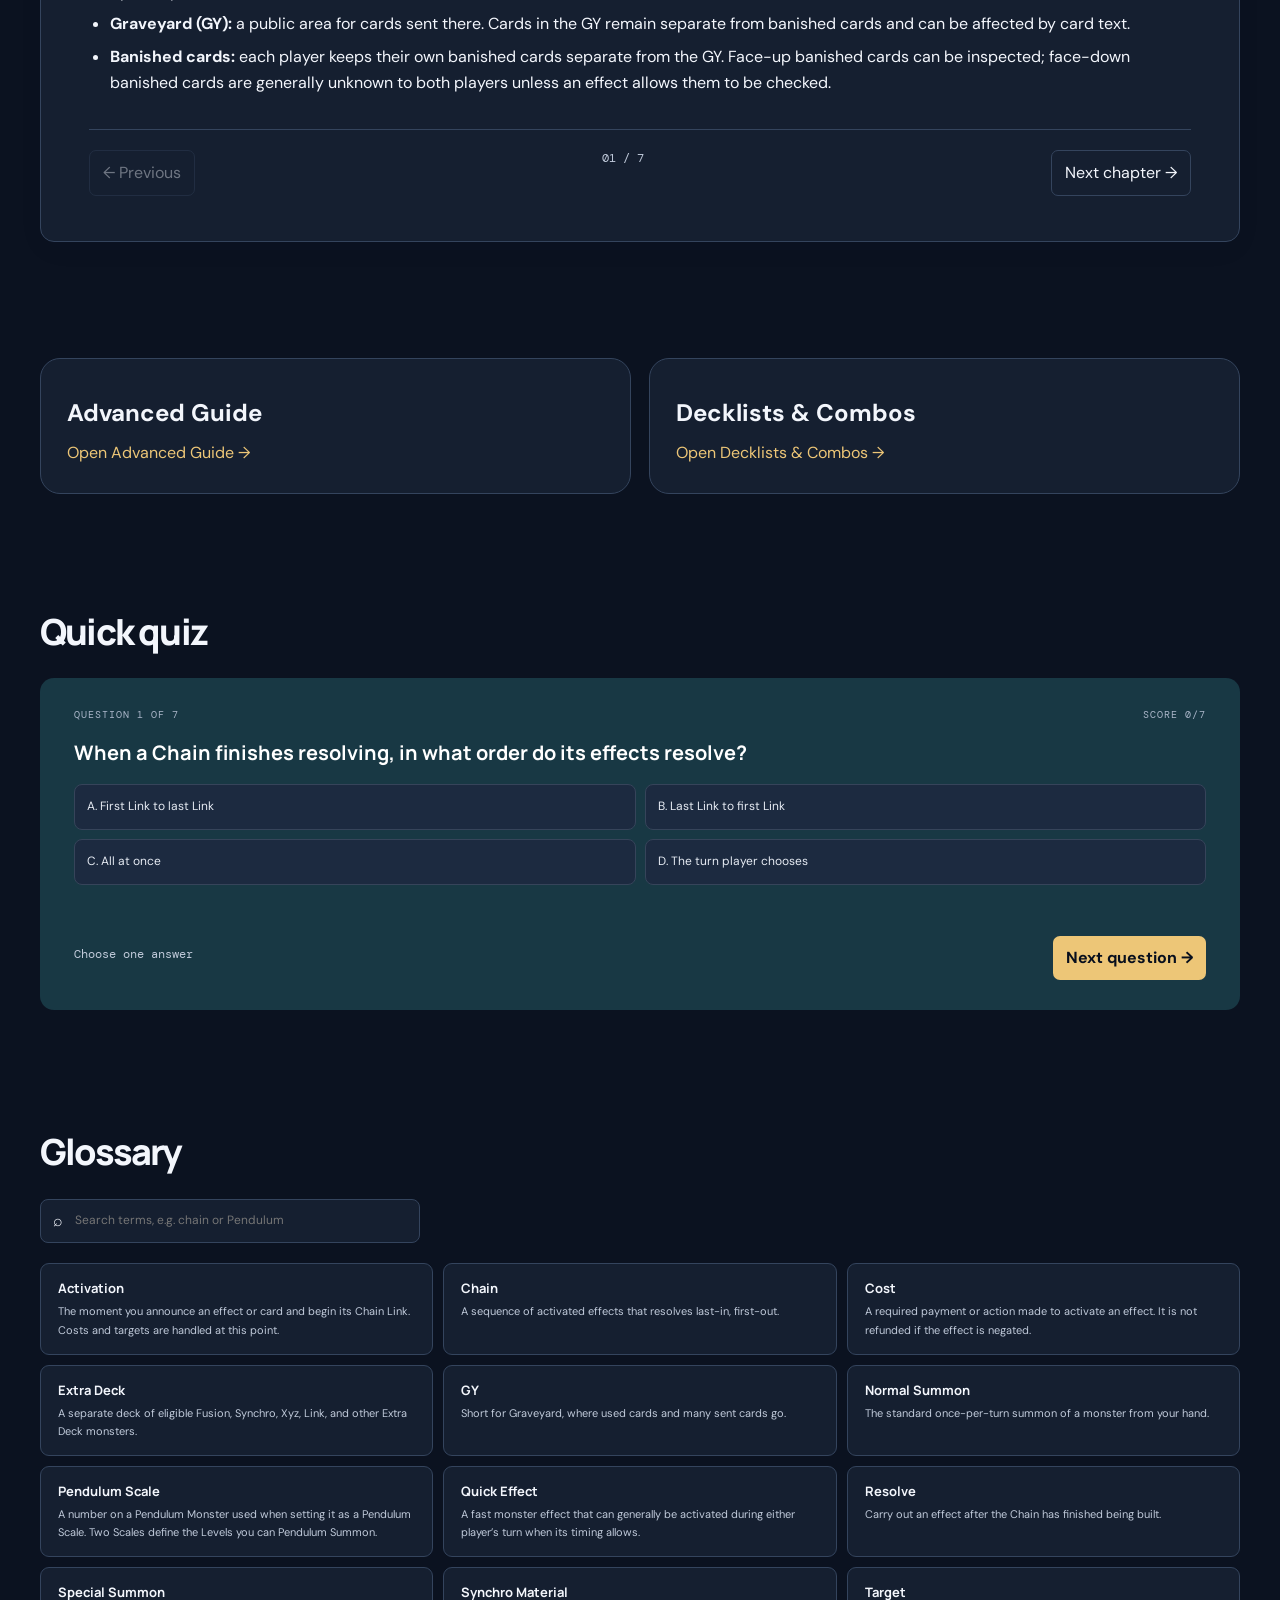
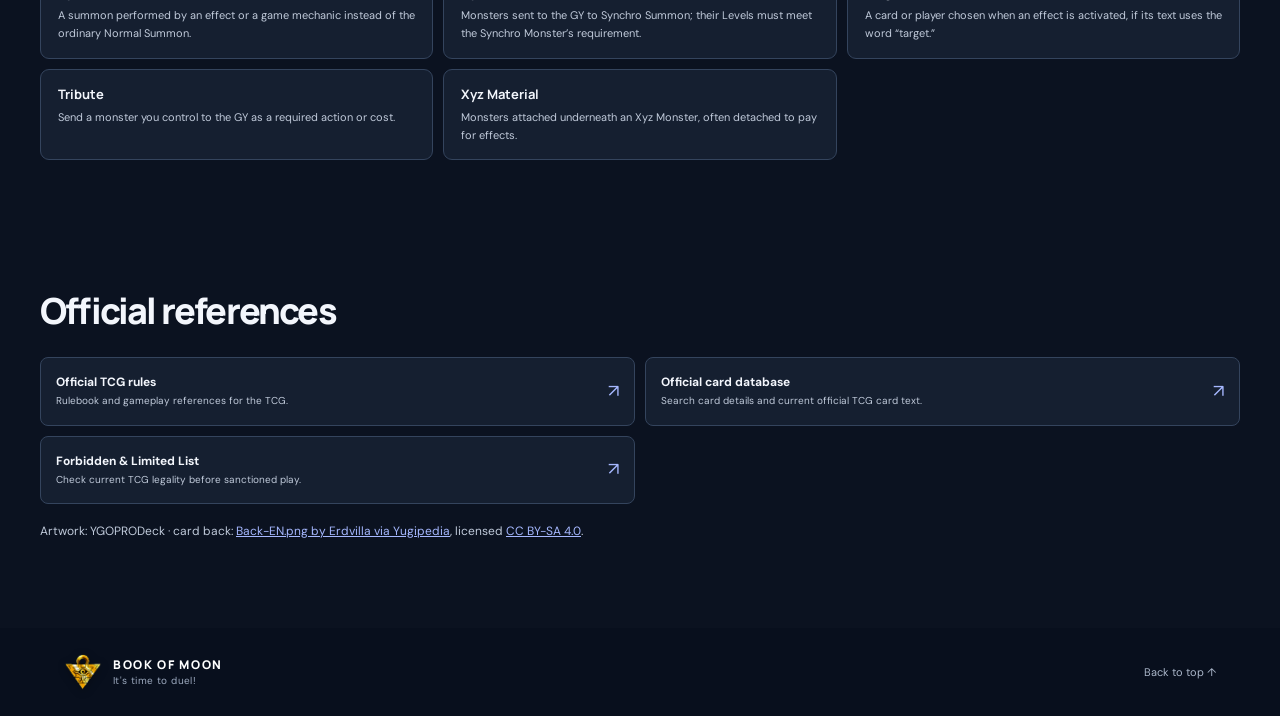
==== commit 00623b6b: "Improve responsive combo navigation and 5D’s walkthroughs" ====
--- a/index.html
+++ b/index.html
@@ -6,8 +6,8 @@
   <meta name="theme-color" content="#101a2a"><link rel="icon" type="image/png" href="millennium-puzzle.png">
   <meta name="description" content="An interactive introduction to Yu-Gi-Oh! gameplay, card effects, turn structure, and rulings for new and returning players.">
   <title>Book of Moon — Yu-Gi-Oh! Beginner's Field Guide</title>
-  <link rel="stylesheet" href="style.css?v=20261110a">
-  <script src="app.js?v=20261110b" defer></script>
+  <link rel="stylesheet" href="style.css?v=20261110d">
+  <script src="app.js?v=20261110d" defer></script>
 </head>
 <body class="dark-theme">
   <header class="topbar">
--- a/style.css
+++ b/style.css
@@ -350,3 +350,28 @@
 .rule-example-card img{display:block;width:100%;height:auto;aspect-ratio: 421/614;object-fit:contain}
 .rule-example-card:focus-visible{outline:3px solid var(--gold);outline-offset:4px}
 @media(max-width:480px){.rule-example{padding:14px}.rule-example-card{width:92px}.rule-example-body{gap:14px}}
+
+/* Selected state, keyboard focus, and small-screen reading */
+.chapter-nav button.active::after,.deck-picker button.active::after,.combo-tabs button.active::after,.combo-visual-step-nav button.active::after{content:" ✓";font-weight:800}
+.site-nav a[aria-current="page"]{text-decoration:underline;text-decoration-thickness:2px;text-underline-offset:5px}
+button:focus-visible,a:focus-visible{outline:3px solid var(--gold);outline-offset:3px}
+.chapter-nav button,.chapter-controls button,.deck-picker button,.combo-tabs button,.combo-visual-step-nav button,.combo-actions button,.menu-toggle{min-height:44px}
+.combo-view-toggle{display:flex;flex-wrap:wrap;align-items:center;gap:8px;margin-bottom:16px}
+.combo-view-toggle button{min-height:44px;padding:9px 14px;border:1px solid var(--line);border-radius:8px;background:var(--soft);color:var(--ink);font:inherit;cursor:pointer}
+.combo-view-toggle button[aria-pressed="true"]{border-color:var(--accent);font-weight:700;box-shadow:inset 0 0 0 1px var(--accent)}
+.combo-view-toggle button[aria-pressed="true"]::after{content:" ✓"}
+.combo-copy-status{color:var(--ink);font-size:.85rem}
+.line-card.combo-view-visual .combo-visual-desktop{display:grid}
+.line-card.combo-view-visual .combo-text-only{display:none}
+.line-card.combo-view-text .combo-visual-desktop{display:none}
+.line-card.combo-view-text .combo-text-only{display:block}
+.combo-actions{position:sticky;bottom:0;z-index:5;display:grid;grid-template-columns:minmax(0,1fr) auto minmax(0,1fr);align-items:center;gap:8px;margin-top:16px;padding:10px;border:1px solid var(--line);border-radius:12px;background:var(--surface);box-shadow:0 -4px 18px #0006}
+.combo-actions button:first-child{justify-self:start}.combo-actions button:last-child{justify-self:end;min-width:112px}.combo-actions .step-count{margin:0;text-align:center}
+.combo-flow-heading{display:block;margin-bottom:8px;color:var(--ink);font-size:.76rem}
+.combo-chain{margin:16px 0;padding:14px;border:1px solid var(--line);border-radius:10px;background:var(--surface)}
+.combo-chain h4{margin:0 0 12px}.combo-chain ol{display:flex;flex-wrap:wrap;gap:12px;list-style:none;padding:0;margin:0 0 8px}
+.combo-chain li{display:flex;gap:10px;align-items:center;flex:1 1 230px;min-width:0}.combo-chain p{margin:0;line-height:1.45}.combo-chain-card{width:76px}.combo-chain small{color:var(--muted)}
+.combo-generic-requirement{display:block;max-width:100%;font-size:.64rem;line-height:1.25;color:var(--muted);overflow-wrap:anywhere}
+@media(max-width:720px){.chapter-main{padding:22px 18px}.section-shell{padding-left:16px;padding-right:16px}.page-hero h1{font-size:clamp(2.2rem,10vw,3.5rem)}.chapter-nav{gap:6px}.chapter-nav button{font-size:.8rem}.chapter-controls{align-items:center}.chapter-controls button{padding:8px 10px}.effect-grid{grid-template-columns:1fr}.deck-card-grid{grid-template-columns:repeat(3,minmax(0,1fr));gap:8px}.line-card{padding:12px}.combo-chain li{flex-basis:100%}}
+@media(max-width:420px){.combo-actions{gap:4px;padding:8px 5px}.combo-actions button{font-size:.8rem;padding:8px}.combo-actions button:last-child{min-width:96px}.combo-actions .step-count{font-size:.68rem}.combo-view-toggle button{padding:8px 10px}}
+@media(prefers-reduced-motion:reduce){*,*::before,*::after{scroll-behavior:auto!important;transition-duration:.01ms!important;animation-duration:.01ms!important}}
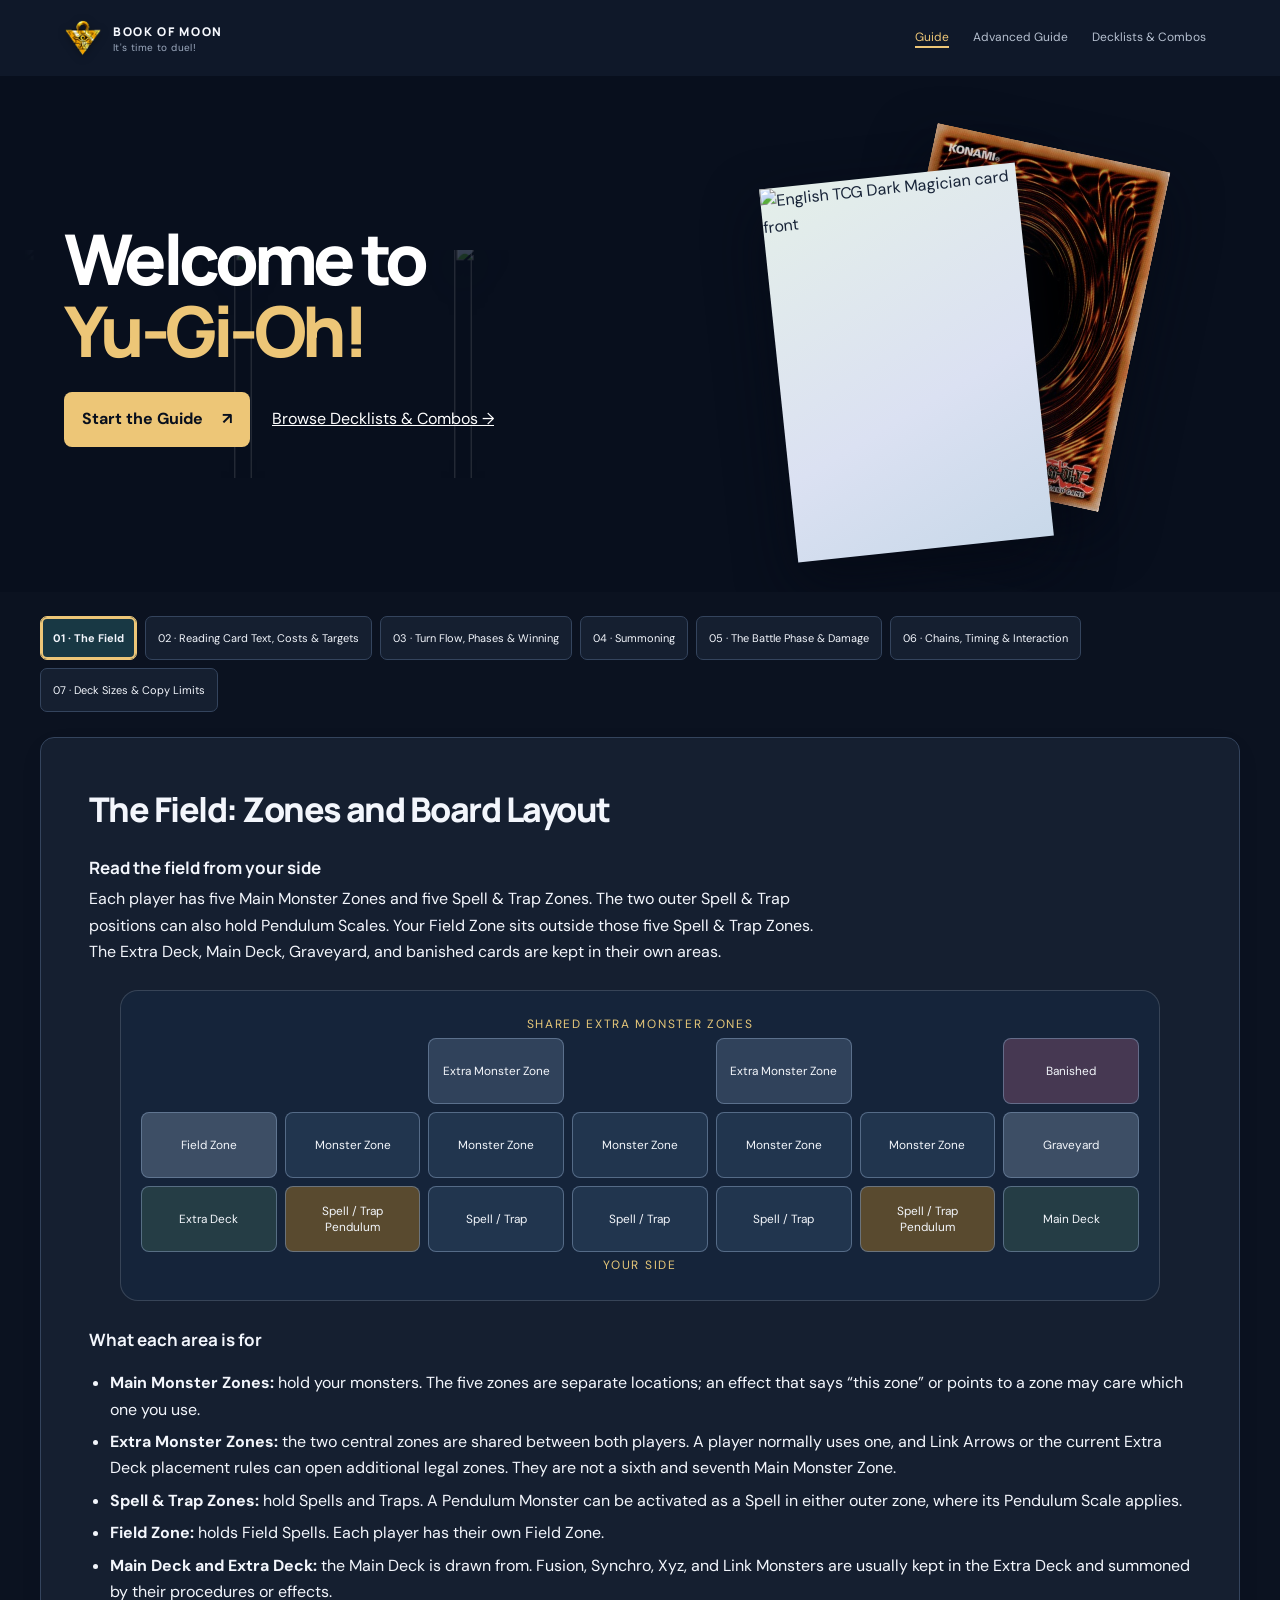
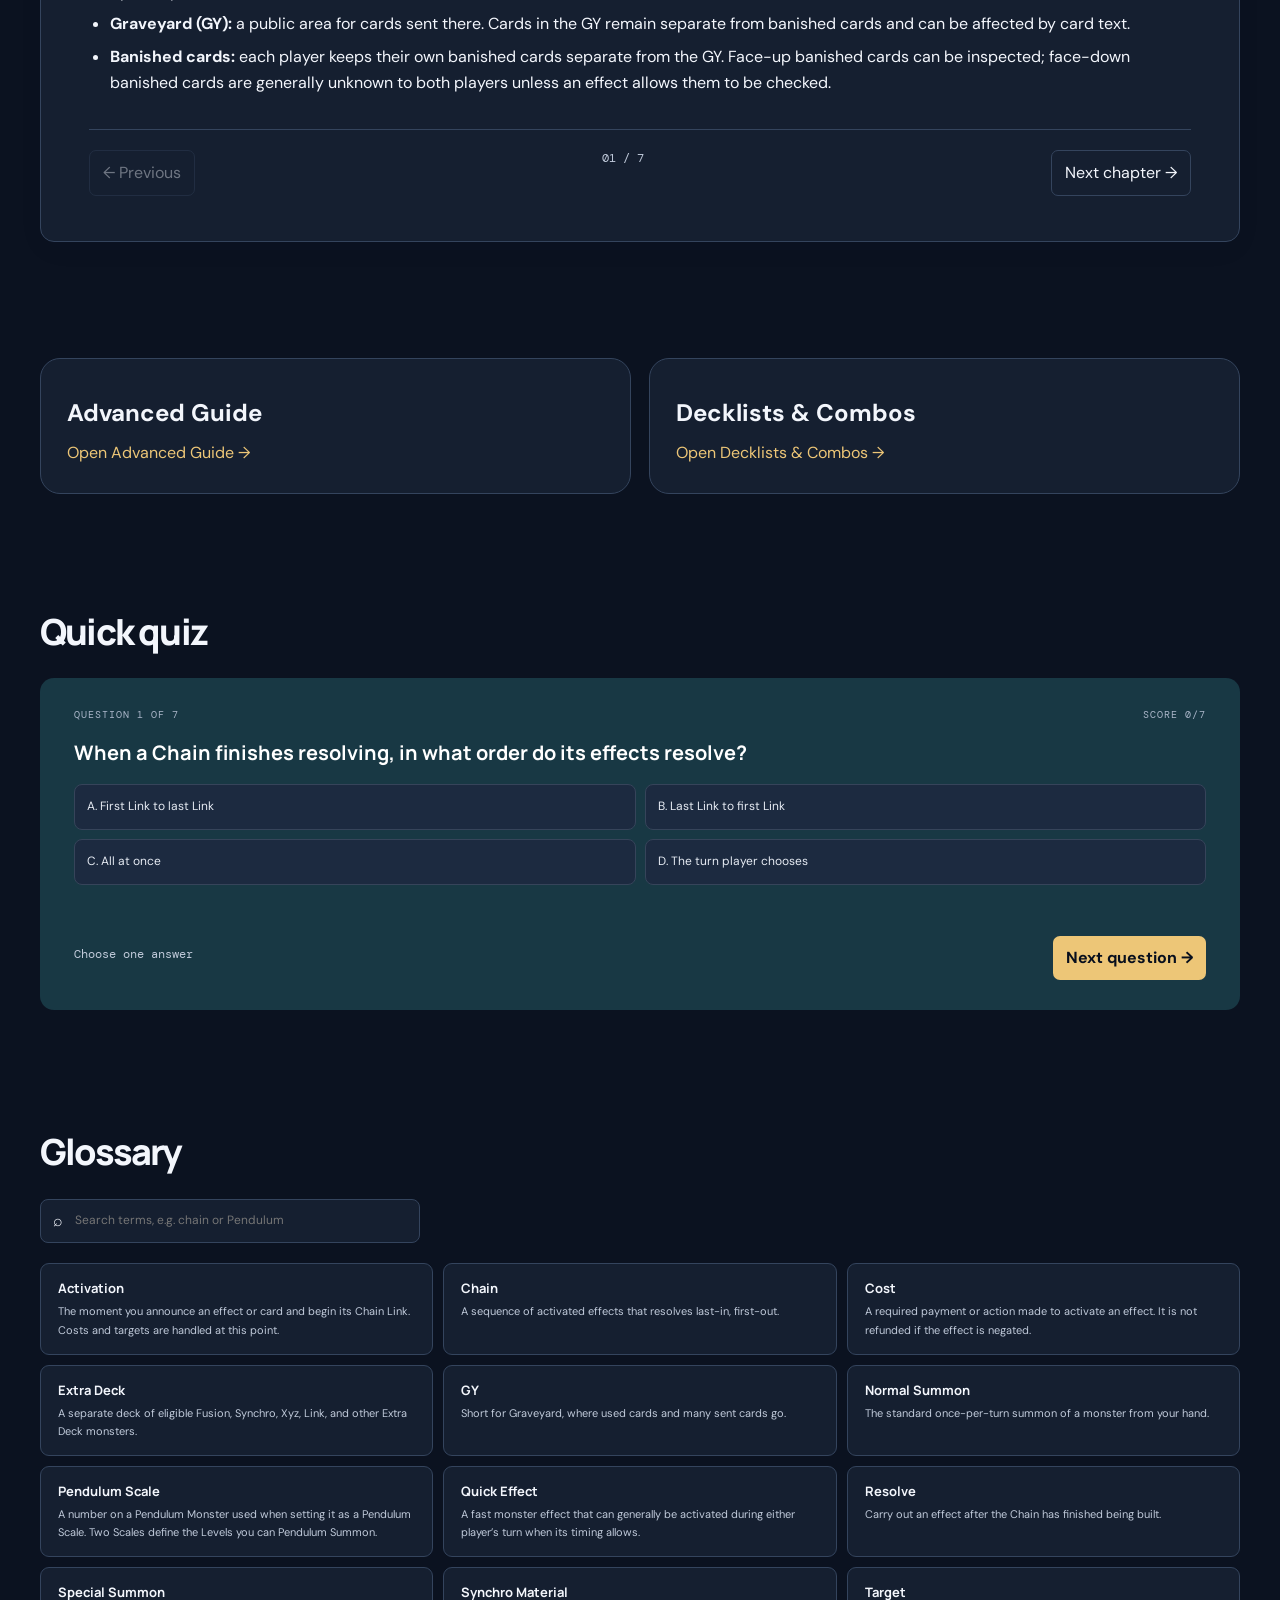
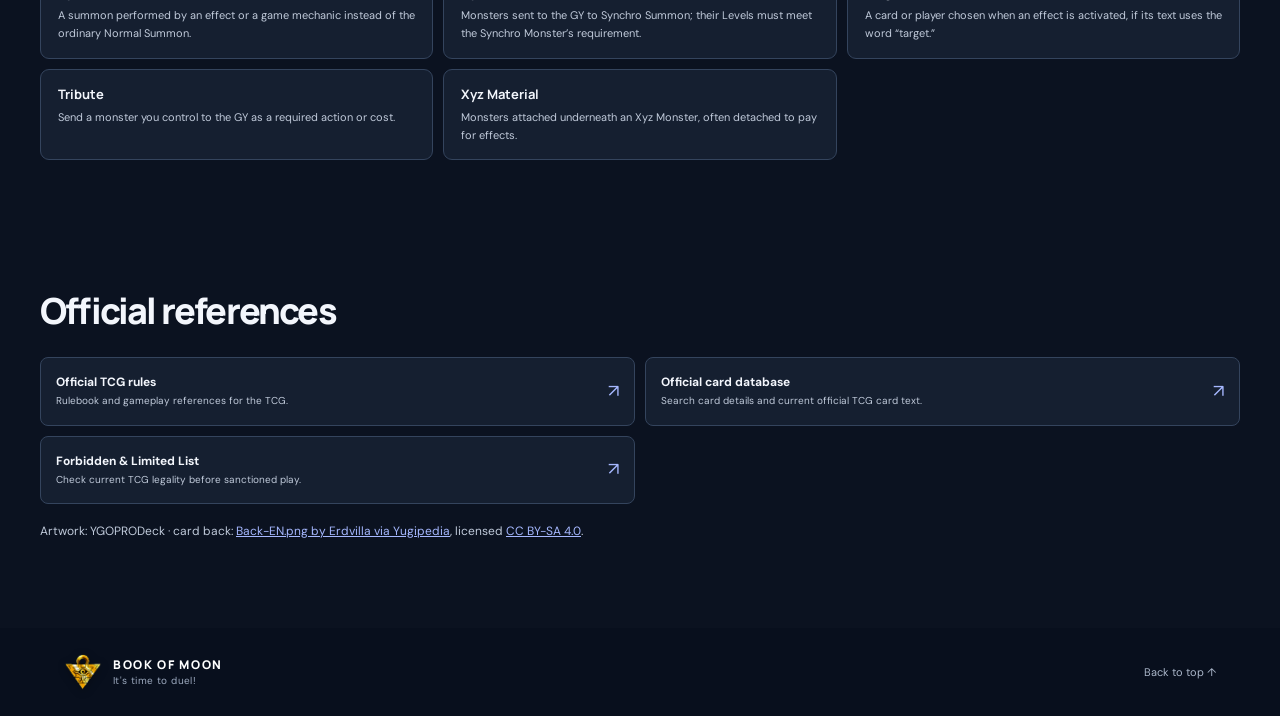
==== commit afab78d9: "Remove selected-control checkmarks" ====
--- a/index.html
+++ b/index.html
@@ -6,7 +6,7 @@
   <meta name="theme-color" content="#101a2a"><link rel="icon" type="image/png" href="millennium-puzzle.png">
   <meta name="description" content="An interactive introduction to Yu-Gi-Oh! gameplay, card effects, turn structure, and rulings for new and returning players.">
   <title>Book of Moon — Yu-Gi-Oh! Beginner's Field Guide</title>
-  <link rel="stylesheet" href="style.css?v=20261110d">
+  <link rel="stylesheet" href="style.css?v=20261110e">
   <script src="app.js?v=20261110d" defer></script>
 </head>
 <body class="dark-theme">
--- a/style.css
+++ b/style.css
@@ -352,14 +352,14 @@
 @media(max-width:480px){.rule-example{padding:14px}.rule-example-card{width:92px}.rule-example-body{gap:14px}}
 
 /* Selected state, keyboard focus, and small-screen reading */
-.chapter-nav button.active::after,.deck-picker button.active::after,.combo-tabs button.active::after,.combo-visual-step-nav button.active::after{content:" ✓";font-weight:800}
+
 .site-nav a[aria-current="page"]{text-decoration:underline;text-decoration-thickness:2px;text-underline-offset:5px}
 button:focus-visible,a:focus-visible{outline:3px solid var(--gold);outline-offset:3px}
 .chapter-nav button,.chapter-controls button,.deck-picker button,.combo-tabs button,.combo-visual-step-nav button,.combo-actions button,.menu-toggle{min-height:44px}
 .combo-view-toggle{display:flex;flex-wrap:wrap;align-items:center;gap:8px;margin-bottom:16px}
 .combo-view-toggle button{min-height:44px;padding:9px 14px;border:1px solid var(--line);border-radius:8px;background:var(--soft);color:var(--ink);font:inherit;cursor:pointer}
 .combo-view-toggle button[aria-pressed="true"]{border-color:var(--accent);font-weight:700;box-shadow:inset 0 0 0 1px var(--accent)}
-.combo-view-toggle button[aria-pressed="true"]::after{content:" ✓"}
+
 .combo-copy-status{color:var(--ink);font-size:.85rem}
 .line-card.combo-view-visual .combo-visual-desktop{display:grid}
 .line-card.combo-view-visual .combo-text-only{display:none}
@@ -375,3 +375,6 @@
 @media(max-width:720px){.chapter-main{padding:22px 18px}.section-shell{padding-left:16px;padding-right:16px}.page-hero h1{font-size:clamp(2.2rem,10vw,3.5rem)}.chapter-nav{gap:6px}.chapter-nav button{font-size:.8rem}.chapter-controls{align-items:center}.chapter-controls button{padding:8px 10px}.effect-grid{grid-template-columns:1fr}.deck-card-grid{grid-template-columns:repeat(3,minmax(0,1fr));gap:8px}.line-card{padding:12px}.combo-chain li{flex-basis:100%}}
 @media(max-width:420px){.combo-actions{gap:4px;padding:8px 5px}.combo-actions button{font-size:.8rem;padding:8px}.combo-actions button:last-child{min-width:96px}.combo-actions .step-count{font-size:.68rem}.combo-view-toggle button{padding:8px 10px}}
 @media(prefers-reduced-motion:reduce){*,*::before,*::after{scroll-behavior:auto!important;transition-duration:.01ms!important;animation-duration:.01ms!important}}
+
+/* Selected controls retain a distinct surface and outline. */
+.chapter-nav button.active,.deck-picker button.active,.combo-tabs button.active,.combo-visual-step-nav button.active,.combo-view-toggle button[aria-pressed="true"]{background:#352d1d;color:var(--ink);border-color:var(--accent);box-shadow:inset 0 0 0 2px var(--accent);font-weight:700}
